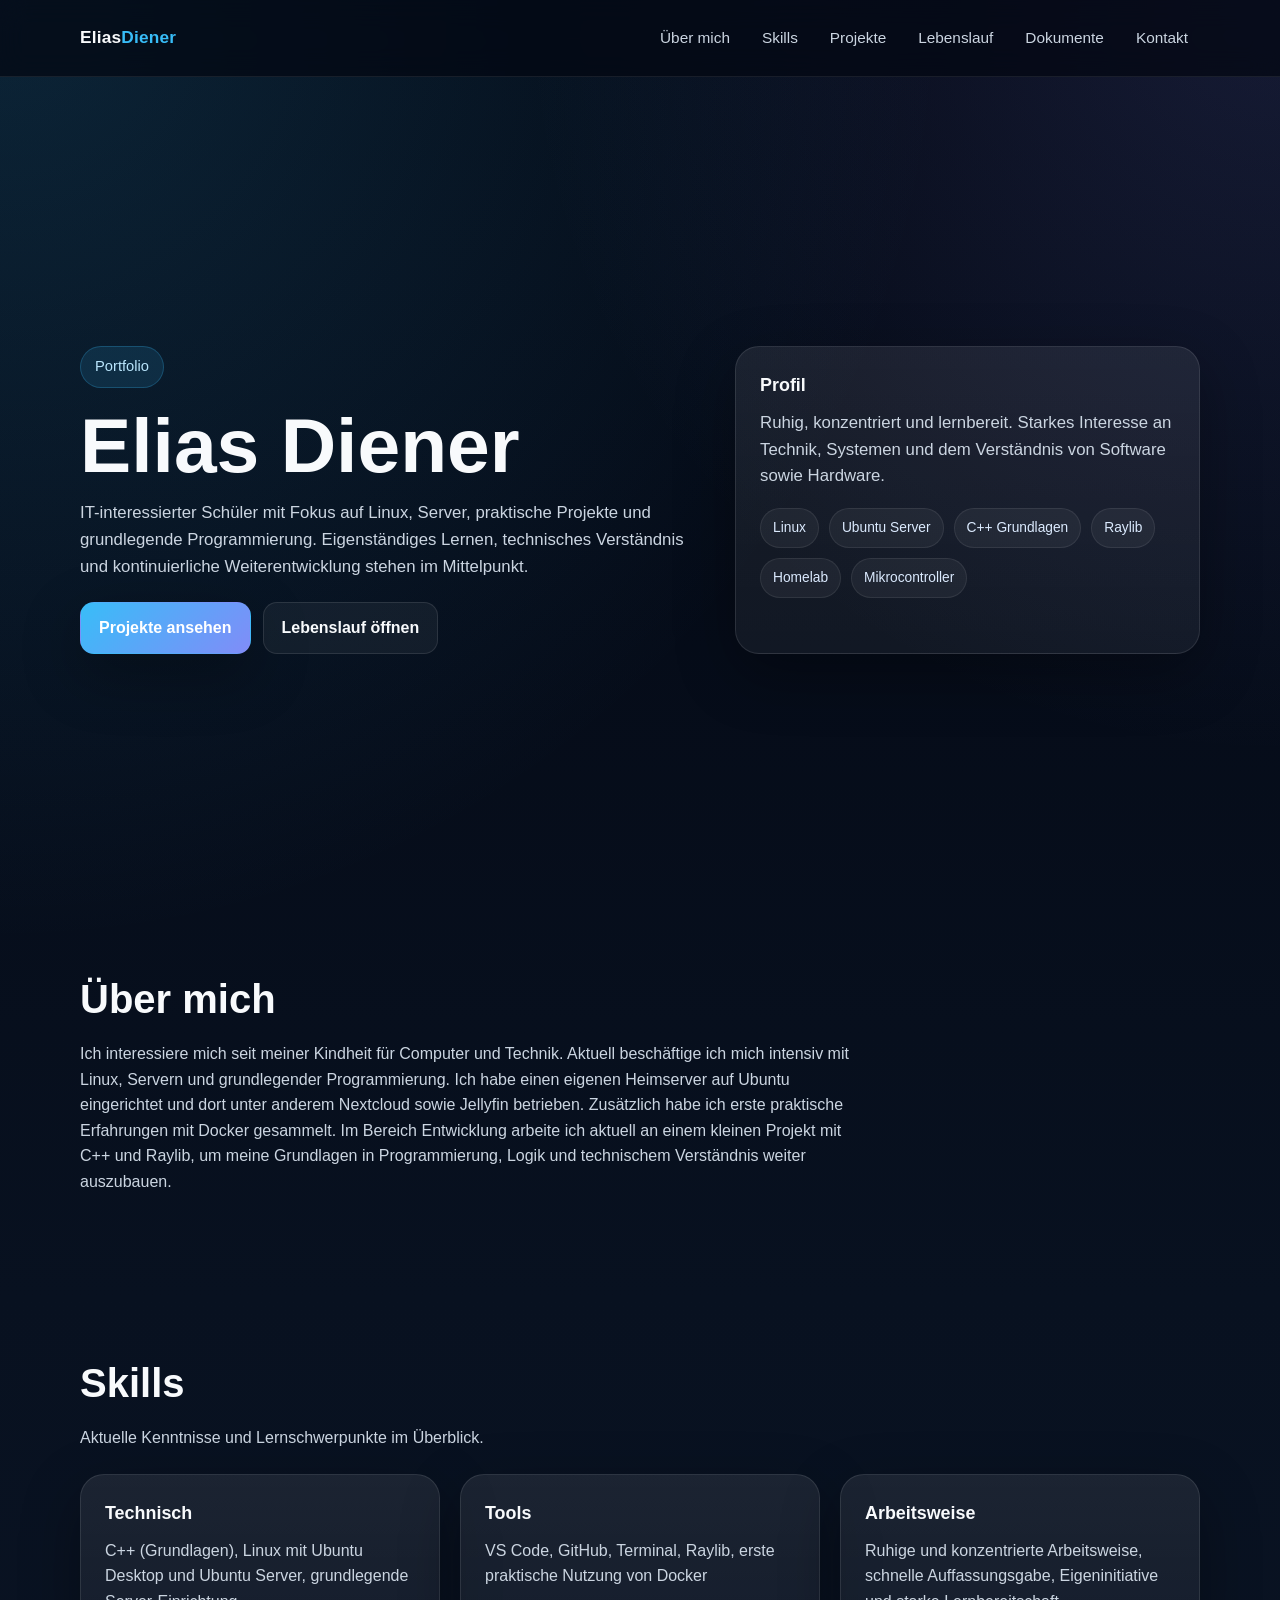
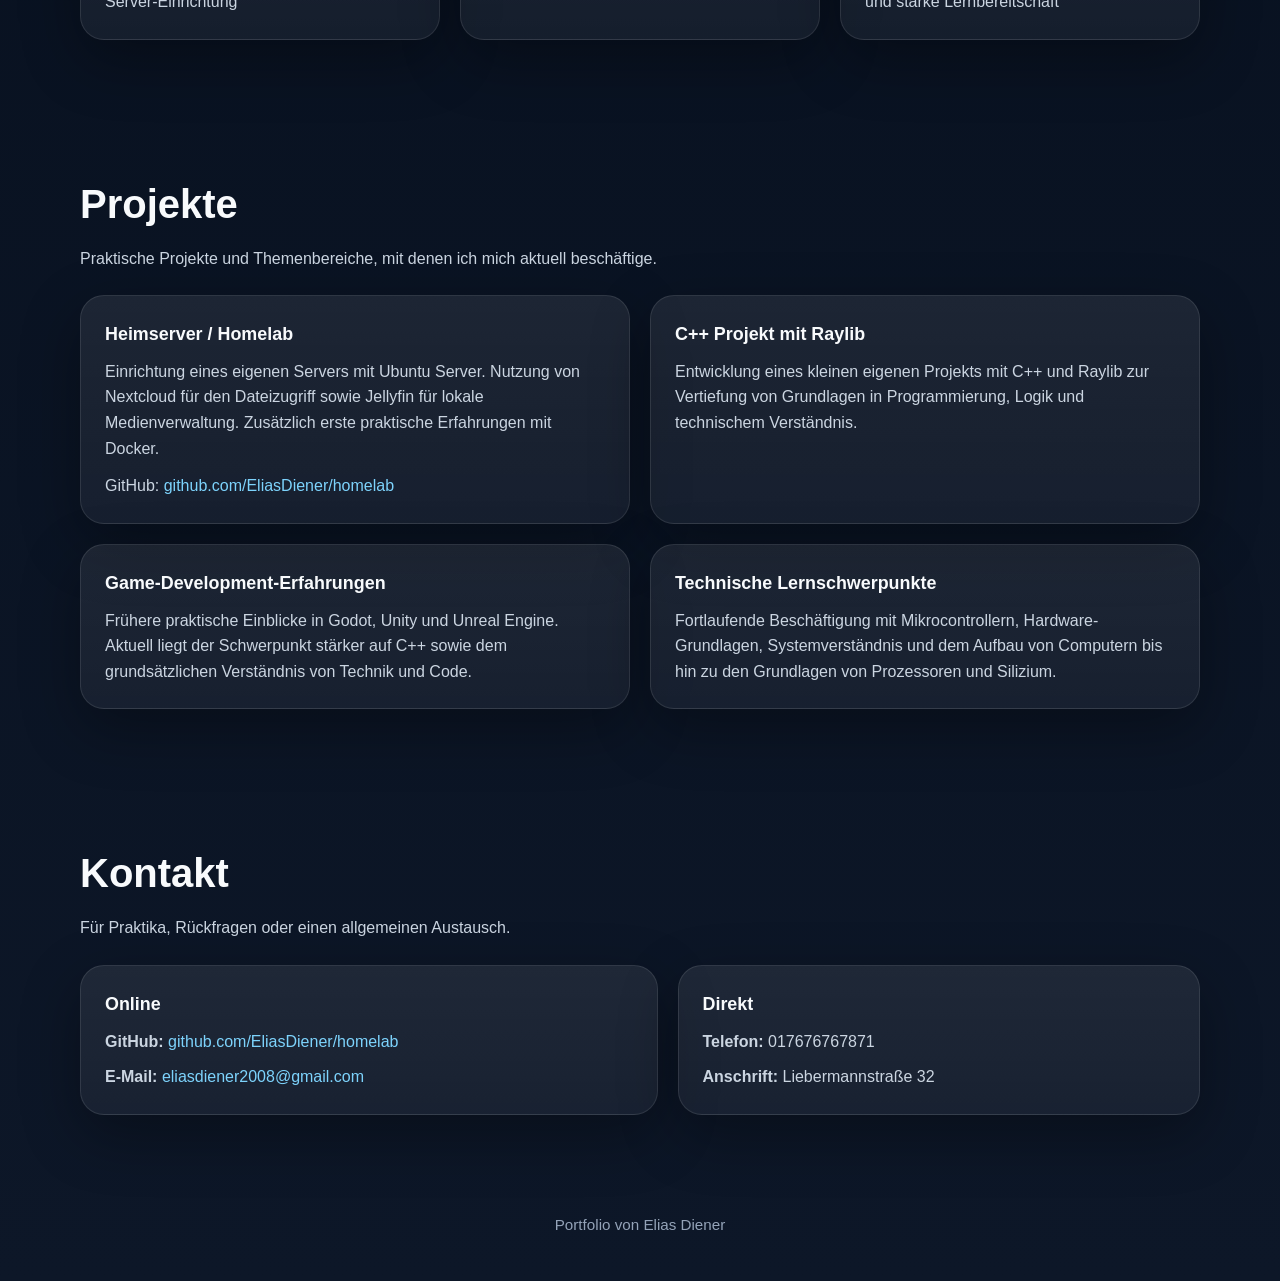
==== index.html @ 2e87ea34 "Add files via upload" ====
<!DOCTYPE html>
<html lang="de">
<head>
  <meta charset="UTF-8" />
  <meta name="viewport" content="width=device-width, initial-scale=1.0" />
  <title>Elias Diener | Portfolio</title>
  <style>
    :root{
      --bg:#081120;
      --bg-2:#0d1728;
      --card:rgba(255,255,255,.06);
      --card-border:rgba(255,255,255,.10);
      --text:#f8fafc;
      --muted:#c7d2fe;
      --soft:#cbd5e1;
      --accent:#38bdf8;
      --accent-2:#818cf8;
      --shadow:0 20px 60px rgba(0,0,0,.32);
      --radius:24px;
      --max:1120px;
    }
    *{box-sizing:border-box;margin:0;padding:0}
    html{scroll-behavior:smooth}
    body{
      font-family:Inter,Arial,sans-serif;
      color:var(--text);
      background:
        radial-gradient(circle at top left, rgba(56,189,248,.16), transparent 30%),
        radial-gradient(circle at top right, rgba(129,140,248,.15), transparent 24%),
        linear-gradient(180deg,#030712 0%,#081120 45%,#0d1728 100%);
      line-height:1.6;
    }
    a{text-decoration:none;color:inherit}
    .container{width:min(92%,var(--max));margin:0 auto}
    .nav{
      position:sticky;top:0;z-index:1000;
      background:rgba(3,7,18,.72);
      backdrop-filter:blur(14px);
      border-bottom:1px solid rgba(255,255,255,.08);
    }
    .nav-inner{
      min-height:76px;
      display:flex;align-items:center;justify-content:space-between;gap:16px;
    }
    .logo{font-size:1.08rem;font-weight:800;letter-spacing:.2px}
    .logo span{color:var(--accent)}
    .nav-links{display:flex;gap:8px;flex-wrap:wrap;justify-content:flex-end}
    .nav-links a{
      color:var(--soft);
      padding:10px 12px;
      border-radius:12px;
      transition:.2s ease;
      font-size:.96rem;
    }
    .nav-links a:hover{background:rgba(255,255,255,.06);color:var(--text)}
    .hero{
      min-height:calc(100vh - 76px);
      display:flex;align-items:center;
      padding:56px 0 34px;
    }
    .hero-grid{
      display:grid;
      grid-template-columns:1.15fr .85fr;
      gap:26px;
      align-items:stretch;
    }
    .badge{
      display:inline-block;
      padding:8px 14px;
      border-radius:999px;
      background:rgba(56,189,248,.12);
      border:1px solid rgba(56,189,248,.24);
      color:#bae6fd;
      font-size:.92rem;
      margin-bottom:18px;
    }
    h1{
      font-size:clamp(2.7rem,6vw,5rem);
      line-height:1.02;
      margin-bottom:16px;
    }
    .hero p{
      max-width:720px;
      color:var(--soft);
      font-size:1.05rem;
    }
    .btn-row{display:flex;flex-wrap:wrap;gap:12px;margin-top:22px}
    .btn{
      display:inline-flex;align-items:center;justify-content:center;
      min-height:48px;
      padding:12px 18px;
      border-radius:14px;
      font-weight:700;
      transition:.2s ease;
      border:1px solid transparent;
    }
    .btn:hover{transform:translateY(-2px)}
    .btn-primary{
      background:linear-gradient(135deg,var(--accent),var(--accent-2));
      color:#fff;box-shadow:var(--shadow);
    }
    .btn-secondary{
      background:rgba(255,255,255,.05);
      border-color:rgba(255,255,255,.10);
      color:var(--text);
    }
    section{padding:66px 0}
    .section-head{margin-bottom:24px}
    .section-title{
      font-size:clamp(1.9rem,4vw,2.5rem);
      margin-bottom:10px;
    }
    .section-text{
      color:var(--soft);
      max-width:780px;
    }
    .card{
      background:linear-gradient(180deg,rgba(255,255,255,.08),rgba(255,255,255,.05));
      border:1px solid var(--card-border);
      border-radius:var(--radius);
      padding:24px;
      box-shadow:var(--shadow);
    }
    .card h3{margin-bottom:10px;font-size:1.12rem}
    .card p{color:var(--soft)}
    .profile-card{display:grid;gap:18px;align-content:start}
    .chip-wrap{display:flex;flex-wrap:wrap;gap:10px}
    .chip{
      padding:8px 12px;border-radius:999px;
      background:rgba(255,255,255,.05);
      border:1px solid rgba(255,255,255,.08);
      color:#dbeafe;font-size:.86rem;
    }
    .grid-3{display:grid;grid-template-columns:repeat(3,1fr);gap:20px}
    .projects{display:grid;grid-template-columns:repeat(2,1fr);gap:20px}
    .contact-grid{display:grid;grid-template-columns:1.05fr .95fr;gap:20px}
    .link{
      color:#7dd3fc;
      word-break:break-word;
    }
    footer{
      text-align:center;
      color:#94a3b8;
      padding:32px 20px 44px;
      font-size:.95rem;
    }
    @media (max-width:900px){
      .nav-inner{flex-direction:column;align-items:stretch;padding:14px 0}
      .logo{text-align:center}
      .nav-links{justify-content:center}
      .nav-links a{background:rgba(255,255,255,.04)}
      .hero{min-height:auto;padding:42px 0 20px}
      .hero-grid,.grid-3,.projects,.contact-grid{grid-template-columns:1fr}
    }
    @media (max-width:560px){
      .container{width:min(94%,var(--max))}
      .nav-links{display:grid;grid-template-columns:repeat(2,minmax(0,1fr));width:100%}
      .nav-links a{text-align:center}
      h1{font-size:clamp(2.2rem,10vw,3.1rem)}
      .btn-row{flex-direction:column}
      .btn{width:100%}
      .card{padding:18px;border-radius:20px}
      section{padding:50px 0}
    }
  </style>
</head>
<body>
  <nav class="nav">
    <div class="container nav-inner">
      <div class="logo">Elias<span>Diener</span></div>
      <div class="nav-links">
        <a href="#about">Über mich</a>
        <a href="#skills">Skills</a>
        <a href="#projects">Projekte</a>
        <a href="lebenslauf.html">Lebenslauf</a>
        <a href="documents.html">Dokumente</a>
        <a href="#contact">Kontakt</a>
      </div>
    </div>
  </nav>

  <header class="hero">
    <div class="container hero-grid">
      <div>
        <div class="badge">Portfolio</div>
        <h1>Elias Diener</h1>
        <p>
          IT-interessierter Schüler mit Fokus auf Linux, Server, praktische Projekte und grundlegende Programmierung.
          Eigenständiges Lernen, technisches Verständnis und kontinuierliche Weiterentwicklung stehen im Mittelpunkt.
        </p>
        <div class="btn-row">
          <a class="btn btn-primary" href="#projects">Projekte ansehen</a>
          <a class="btn btn-secondary" href="lebenslauf.html">Lebenslauf öffnen</a>
        </div>
      </div>

      <aside class="card profile-card">
        <div>
          <h3>Profil</h3>
          <p>
            Ruhig, konzentriert und lernbereit. Starkes Interesse an Technik, Systemen und dem Verständnis
            von Software sowie Hardware.
          </p>
        </div>
        <div class="chip-wrap">
          <span class="chip">Linux</span>
          <span class="chip">Ubuntu Server</span>
          <span class="chip">C++ Grundlagen</span>
          <span class="chip">Raylib</span>
          <span class="chip">Homelab</span>
          <span class="chip">Mikrocontroller</span>
        </div>
      </aside>
    </div>
  </header>

  <section id="about">
    <div class="container">
      <div class="section-head">
        <h2 class="section-title">Über mich</h2>
        <p class="section-text">
          Ich interessiere mich seit meiner Kindheit für Computer und Technik. Aktuell beschäftige ich mich intensiv
          mit Linux, Servern und grundlegender Programmierung. Ich habe einen eigenen Heimserver auf Ubuntu eingerichtet
          und dort unter anderem Nextcloud sowie Jellyfin betrieben. Zusätzlich habe ich erste praktische Erfahrungen mit
          Docker gesammelt. Im Bereich Entwicklung arbeite ich aktuell an einem kleinen Projekt mit C++ und Raylib, um
          meine Grundlagen in Programmierung, Logik und technischem Verständnis weiter auszubauen.
        </p>
      </div>
    </div>
  </section>

  <section id="skills">
    <div class="container">
      <div class="section-head">
        <h2 class="section-title">Skills</h2>
        <p class="section-text">Aktuelle Kenntnisse und Lernschwerpunkte im Überblick.</p>
      </div>
      <div class="grid-3">
        <article class="card">
          <h3>Technisch</h3>
          <p>C++ (Grundlagen), Linux mit Ubuntu Desktop und Ubuntu Server, grundlegende Server-Einrichtung</p>
        </article>
        <article class="card">
          <h3>Tools</h3>
          <p>VS Code, GitHub, Terminal, Raylib, erste praktische Nutzung von Docker</p>
        </article>
        <article class="card">
          <h3>Arbeitsweise</h3>
          <p>Ruhige und konzentrierte Arbeitsweise, schnelle Auffassungsgabe, Eigeninitiative und starke Lernbereitschaft</p>
        </article>
      </div>
    </div>
  </section>

  <section id="projects">
    <div class="container">
      <div class="section-head">
        <h2 class="section-title">Projekte</h2>
        <p class="section-text">Praktische Projekte und Themenbereiche, mit denen ich mich aktuell beschäftige.</p>
      </div>
      <div class="projects">
        <article class="card">
          <h3>Heimserver / Homelab</h3>
          <p>
            Einrichtung eines eigenen Servers mit Ubuntu Server. Nutzung von Nextcloud für den Dateizugriff
            sowie Jellyfin für lokale Medienverwaltung. Zusätzlich erste praktische Erfahrungen mit Docker.
          </p>
          <p style="margin-top:12px">
            GitHub:
            <a class="link" href="https://github.com/EliasDiener/homelab" target="_blank">github.com/EliasDiener/homelab</a>
          </p>
        </article>

        <article class="card">
          <h3>C++ Projekt mit Raylib</h3>
          <p>
            Entwicklung eines kleinen eigenen Projekts mit C++ und Raylib zur Vertiefung von Grundlagen
            in Programmierung, Logik und technischem Verständnis.
          </p>
        </article>

        <article class="card">
          <h3>Game-Development-Erfahrungen</h3>
          <p>
            Frühere praktische Einblicke in Godot, Unity und Unreal Engine. Aktuell liegt der Schwerpunkt stärker
            auf C++ sowie dem grundsätzlichen Verständnis von Technik und Code.
          </p>
        </article>

        <article class="card">
          <h3>Technische Lernschwerpunkte</h3>
          <p>
            Fortlaufende Beschäftigung mit Mikrocontrollern, Hardware-Grundlagen, Systemverständnis und dem Aufbau
            von Computern bis hin zu den Grundlagen von Prozessoren und Silizium.
          </p>
        </article>
      </div>
    </div>
  </section>

  <section id="contact">
    <div class="container">
      <div class="section-head">
        <h2 class="section-title">Kontakt</h2>
        <p class="section-text">Für Praktika, Rückfragen oder einen allgemeinen Austausch.</p>
      </div>
      <div class="contact-grid">
        <article class="card">
          <h3>Online</h3>
          <p><strong>GitHub:</strong> <a class="link" href="https://github.com/EliasDiener/homelab" target="_blank">github.com/EliasDiener/homelab</a></p>
          <p style="margin-top:10px"><strong>E-Mail:</strong> <a class="link" href="mailto:eliasdiener2008@gmail.com">eliasdiener2008@gmail.com</a></p>
        </article>

        <article class="card">
          <h3>Direkt</h3>
          <p><strong>Telefon:</strong> 017676767871</p>
          <p style="margin-top:10px"><strong>Anschrift:</strong> Liebermannstraße 32</p>
        </article>
      </div>
    </div>
  </section>

  <footer>
    Portfolio von Elias Diener
  </footer>
</body>
</html>
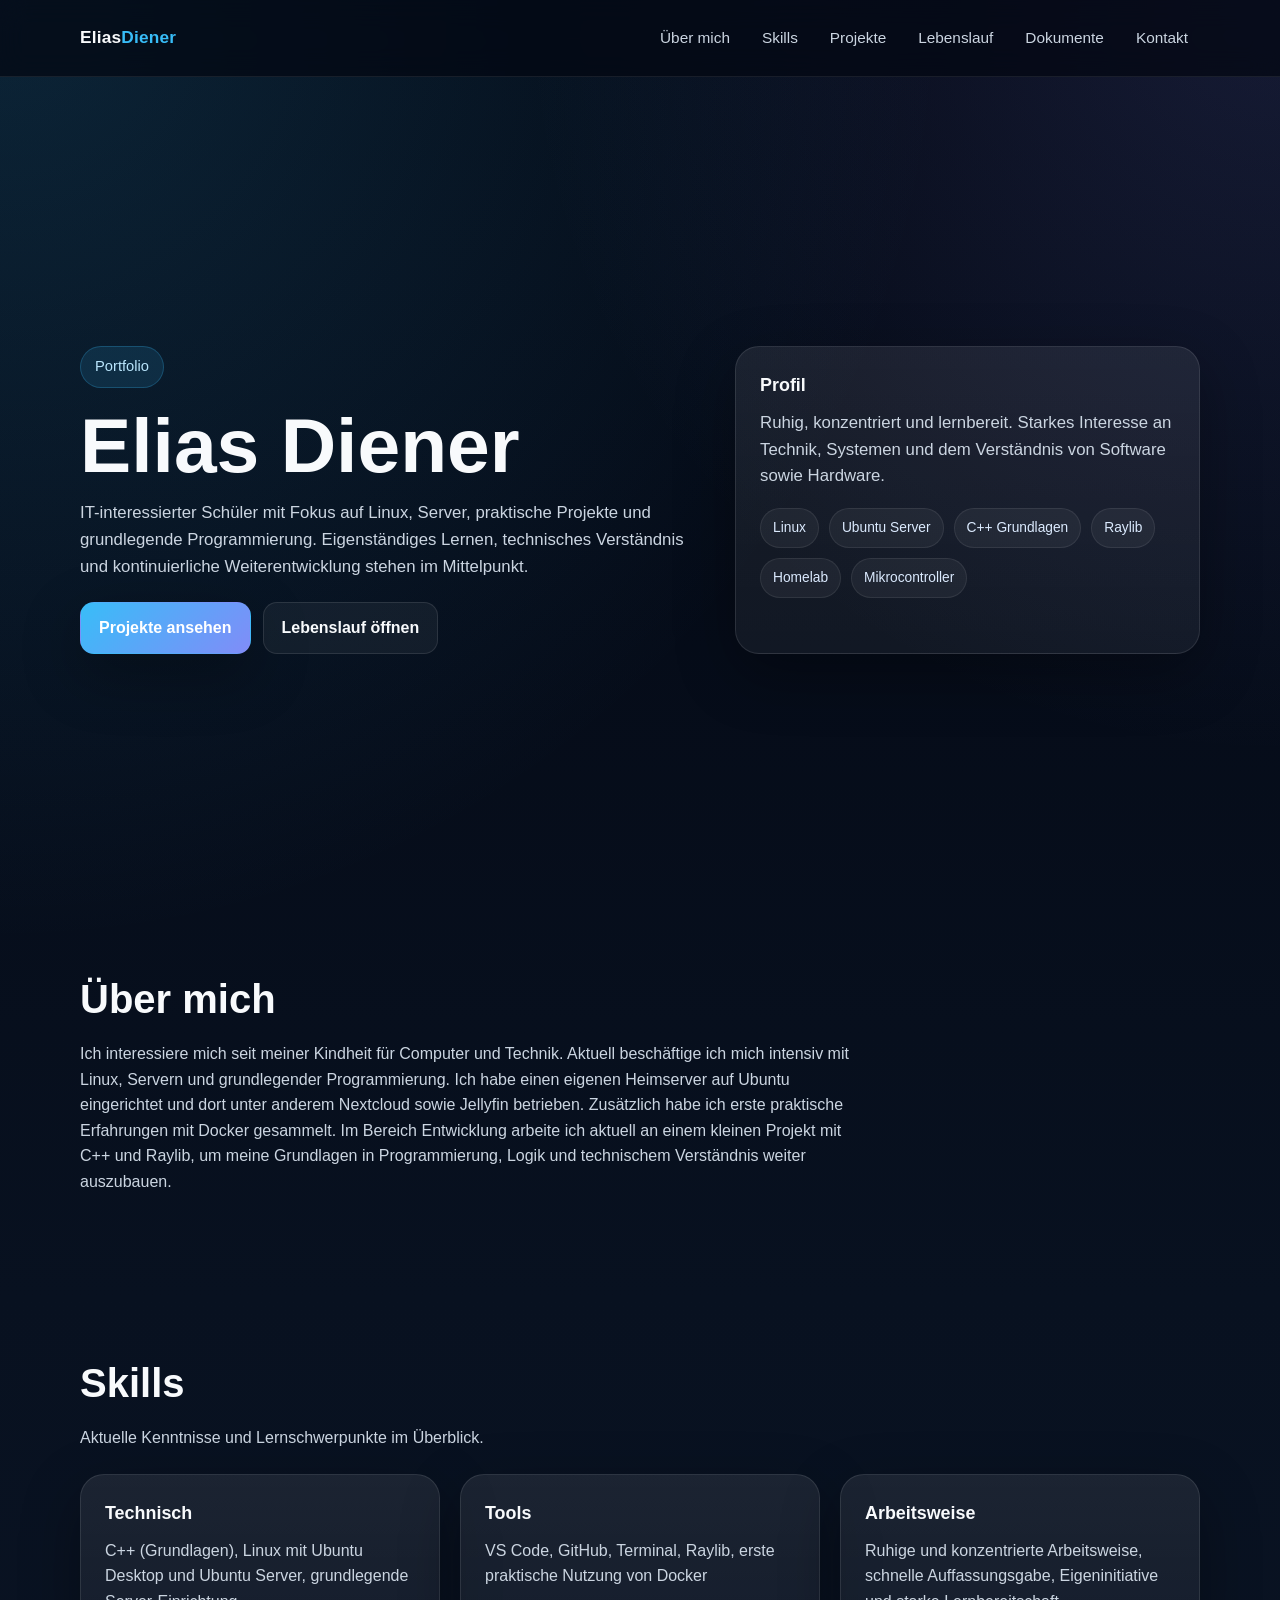
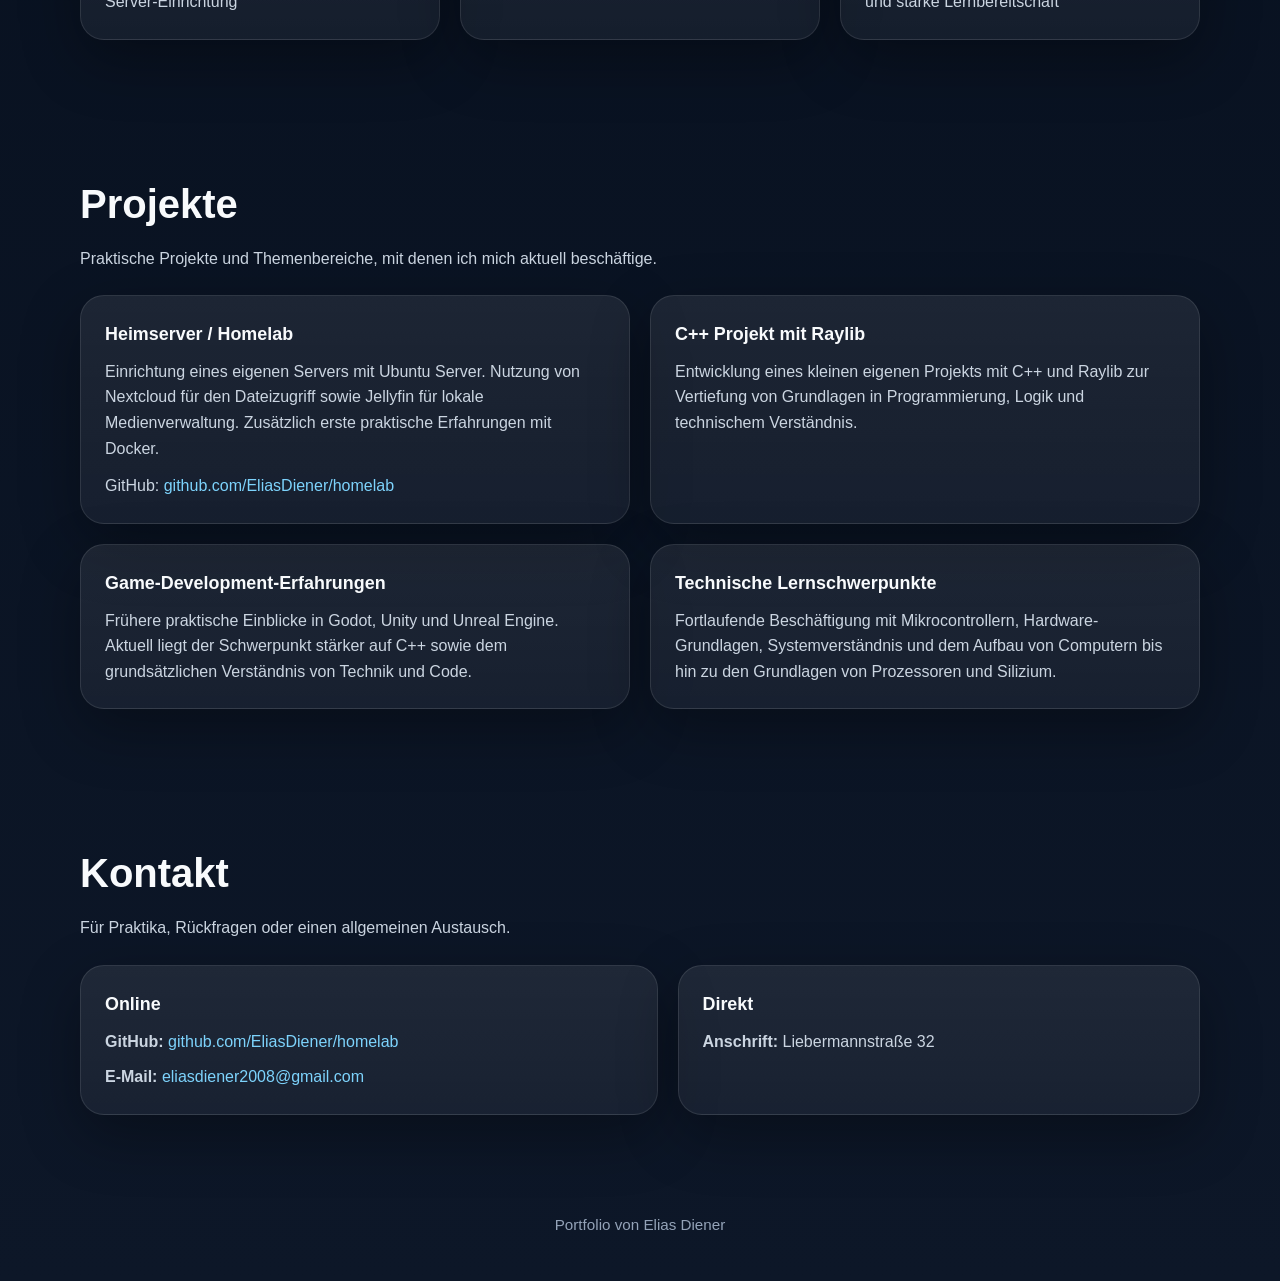
==== commit 40fc685d: "Update index.html removed my number seemed kinda dumb to just have in there and also fixed a link i " ====
--- a/index.html
+++ b/index.html
@@ -307,13 +307,12 @@
       <div class="contact-grid">
         <article class="card">
           <h3>Online</h3>
-          <p><strong>GitHub:</strong> <a class="link" href="https://github.com/EliasDiener/homelab" target="_blank">github.com/EliasDiener/homelab</a></p>
+          <p><strong>GitHub:</strong> <a class="link" href="https://github.com/EliasDiener" target="_blank">github.com/EliasDiener/homelab</a></p>
           <p style="margin-top:10px"><strong>E-Mail:</strong> <a class="link" href="mailto:eliasdiener2008@gmail.com">eliasdiener2008@gmail.com</a></p>
         </article>
 
         <article class="card">
           <h3>Direkt</h3>
-          <p><strong>Telefon:</strong> 017676767871</p>
           <p style="margin-top:10px"><strong>Anschrift:</strong> Liebermannstraße 32</p>
         </article>
       </div>
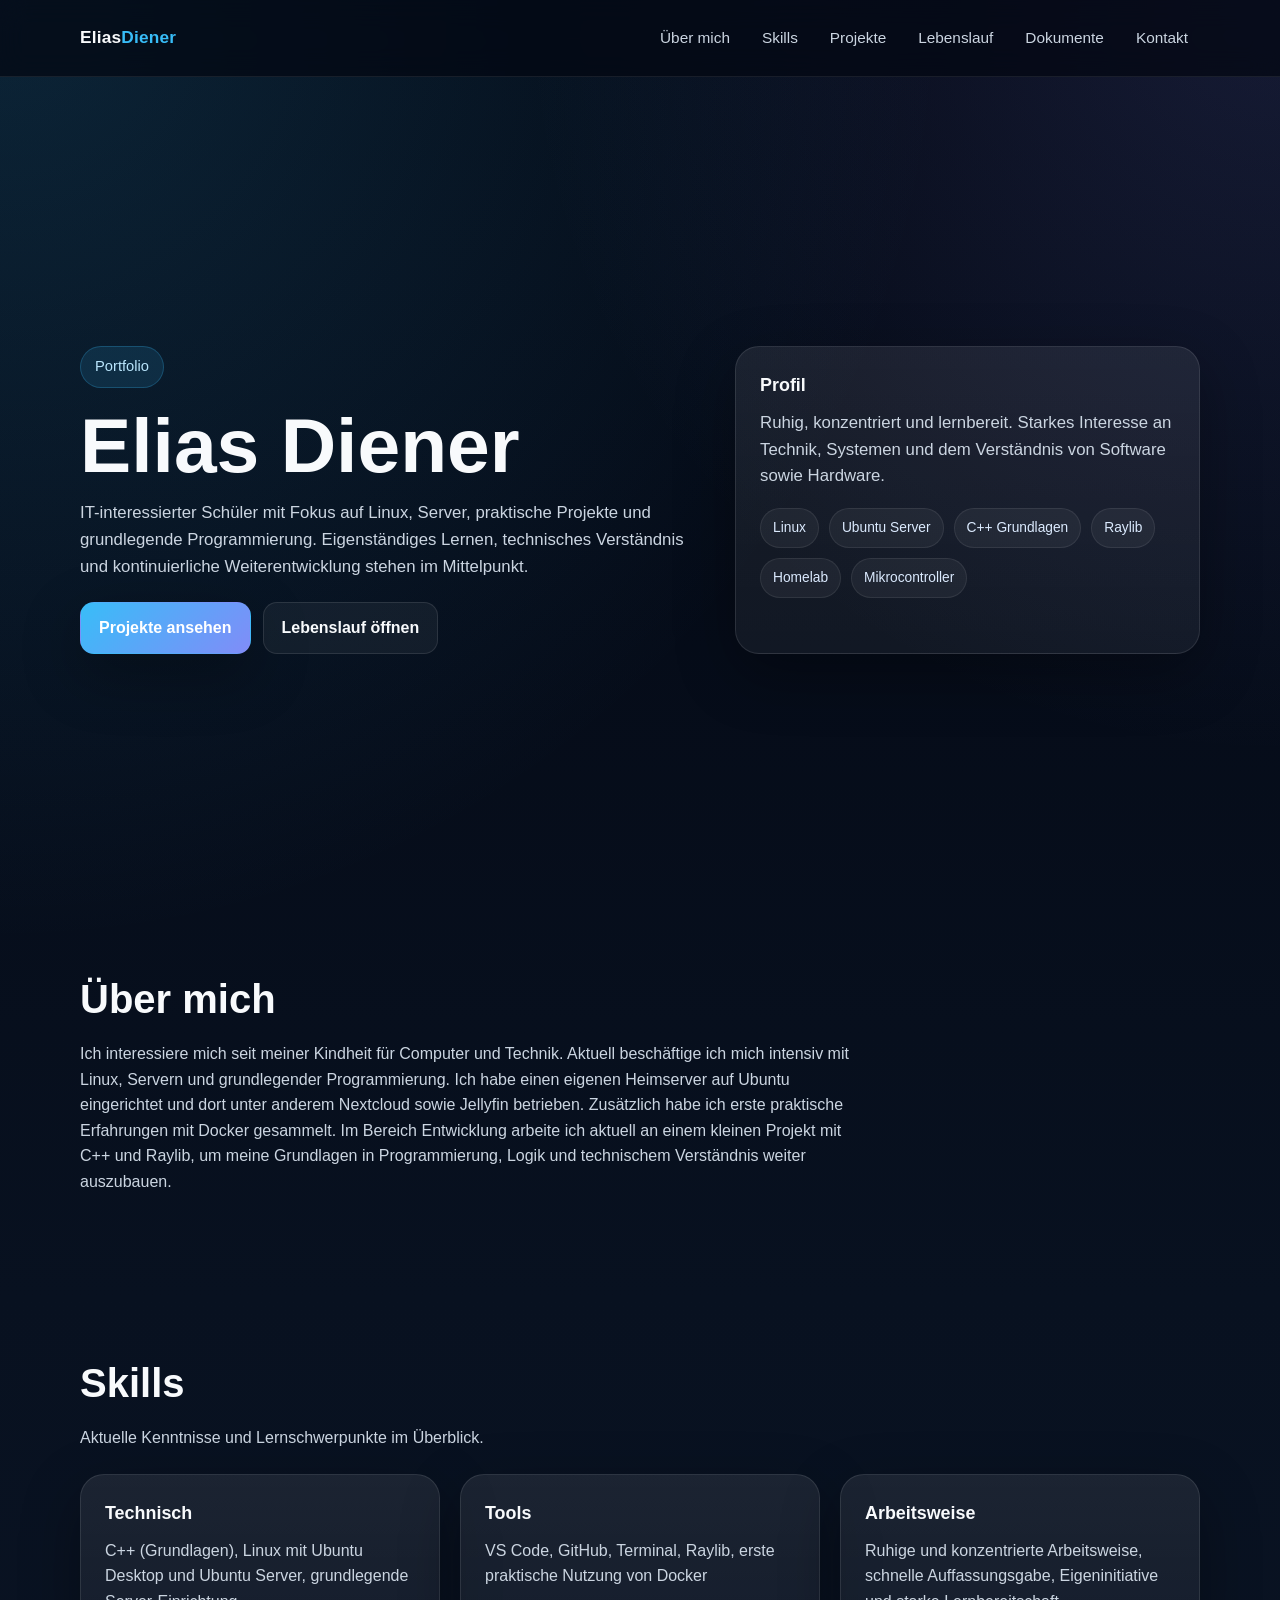
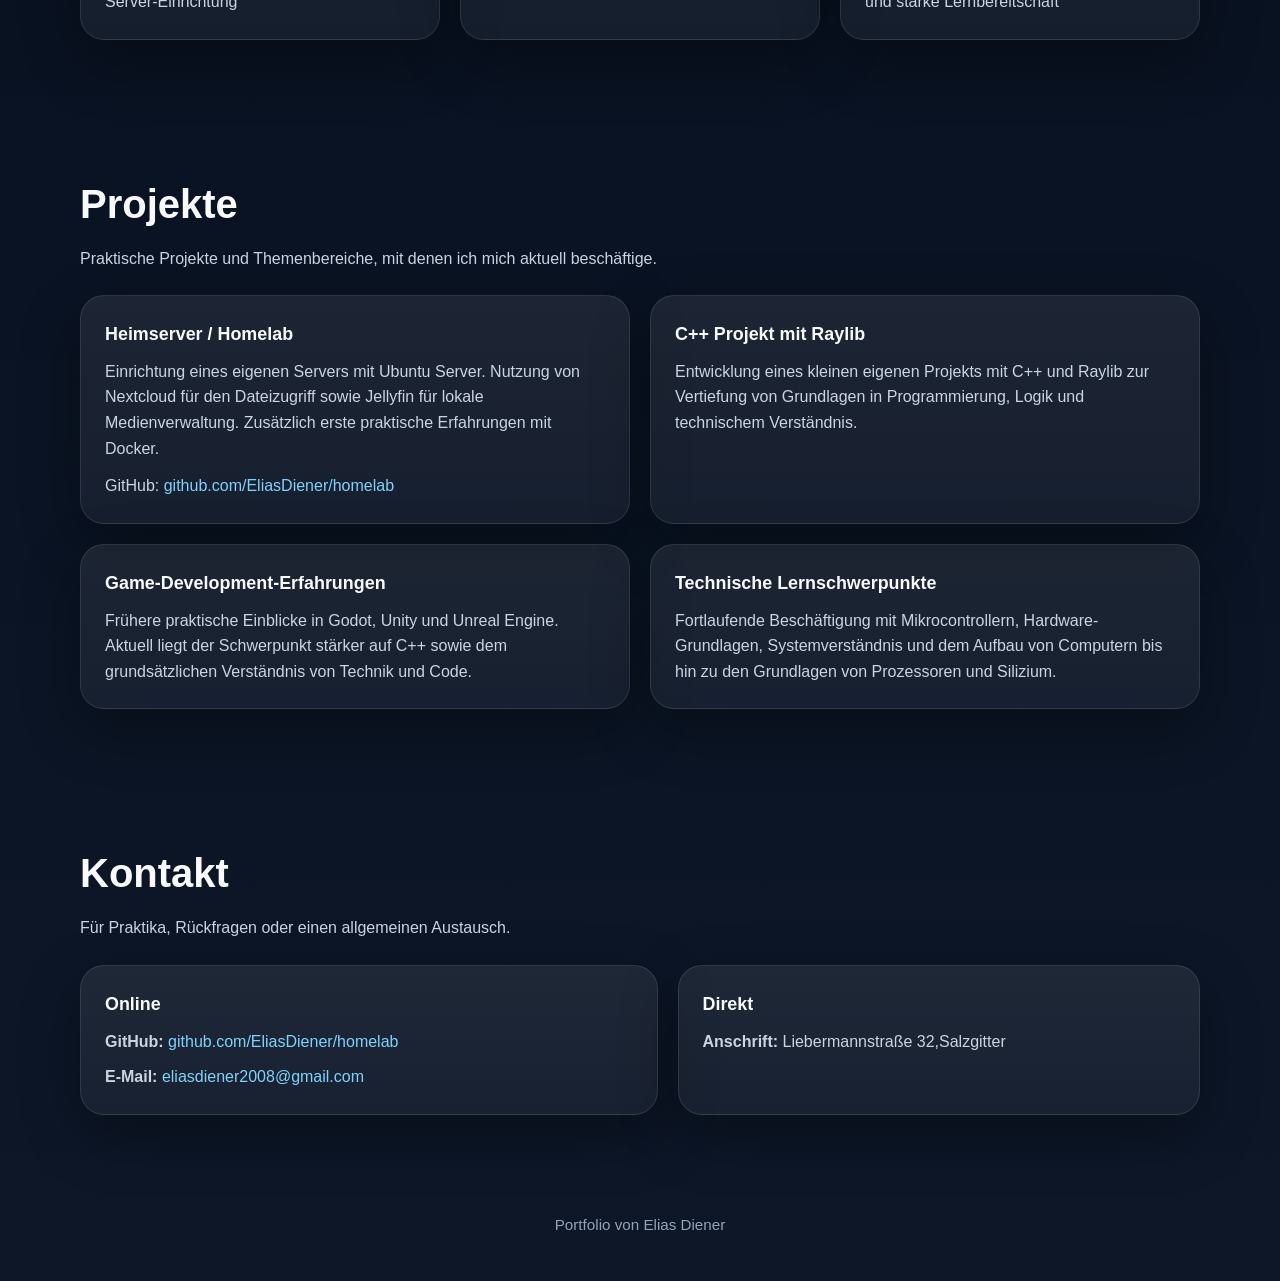
==== commit 2526ee04: "Update index.html" ====
--- a/index.html
+++ b/index.html
@@ -313,7 +313,7 @@
 
         <article class="card">
           <h3>Direkt</h3>
-          <p style="margin-top:10px"><strong>Anschrift:</strong> Liebermannstraße 32</p>
+          <p style="margin-top:10px"><strong>Anschrift:</strong> Liebermannstraße 32,Salzgitter</p>
         </article>
       </div>
     </div>
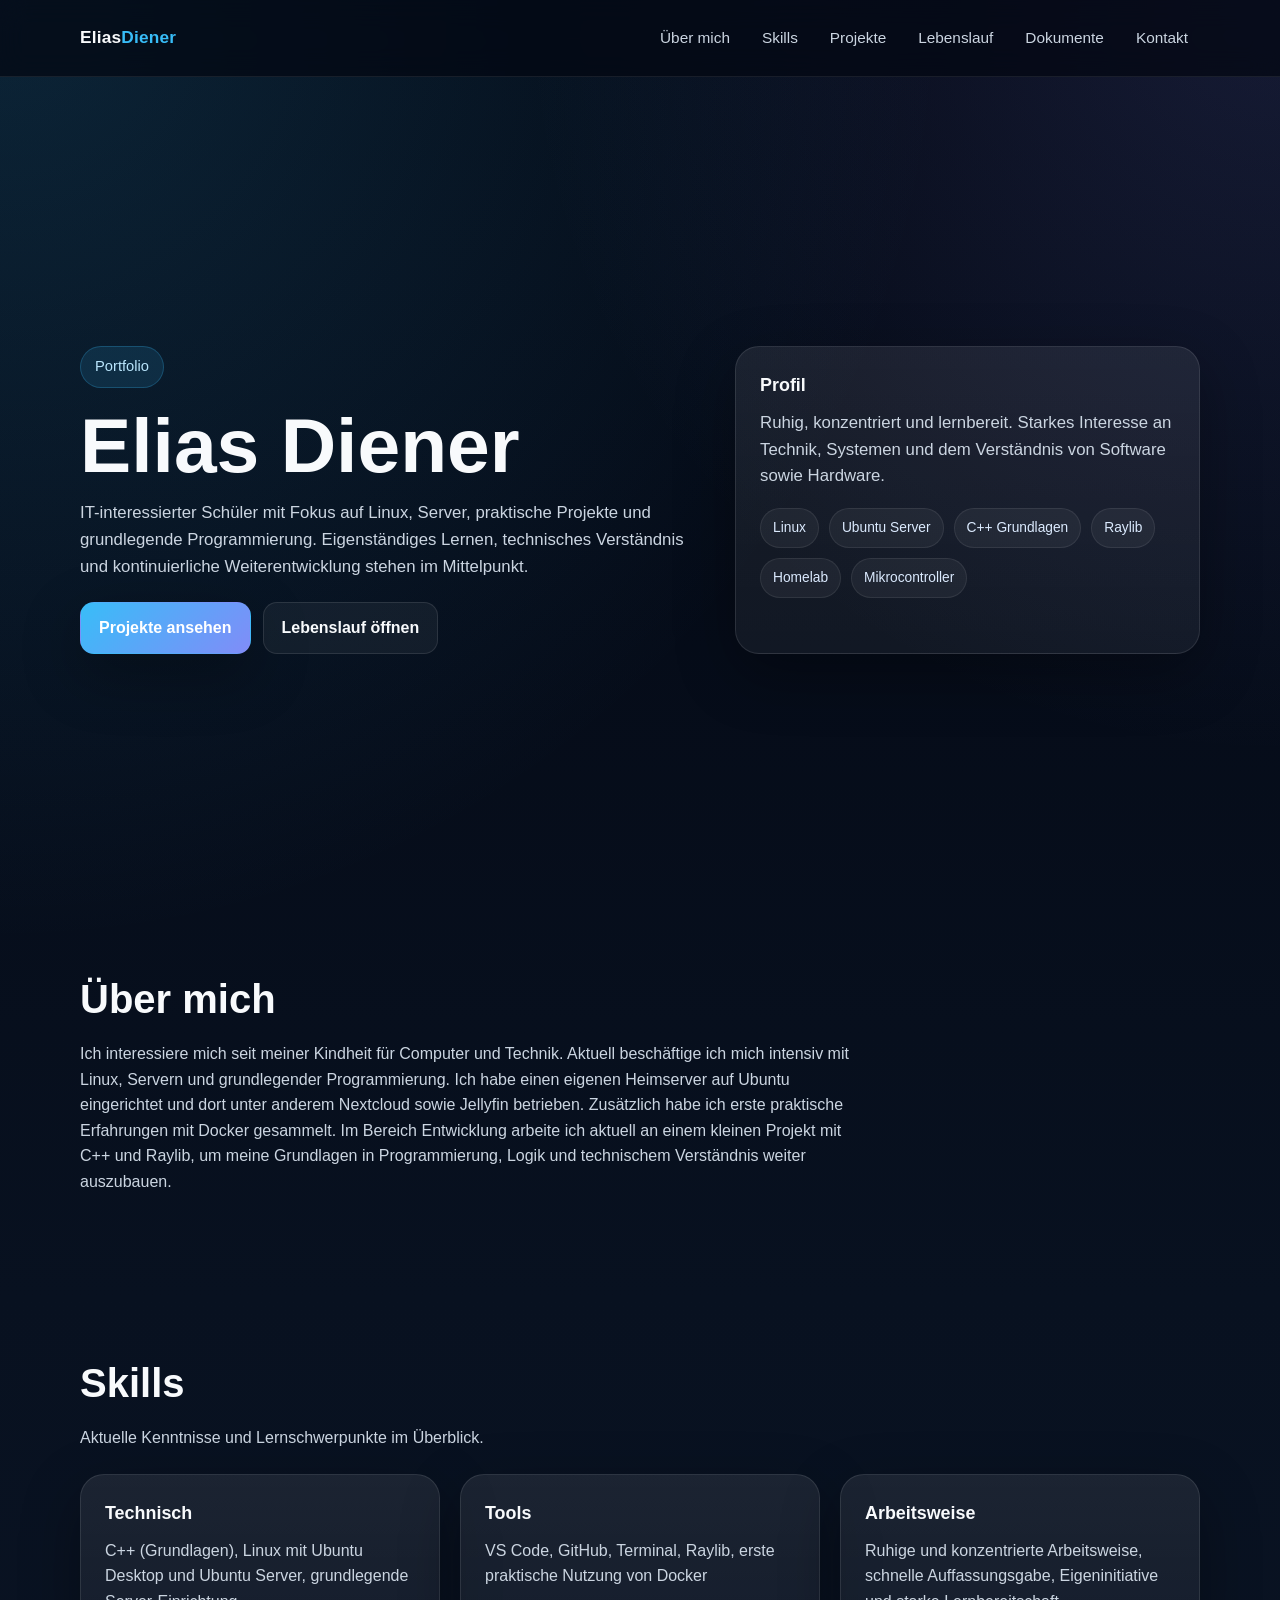
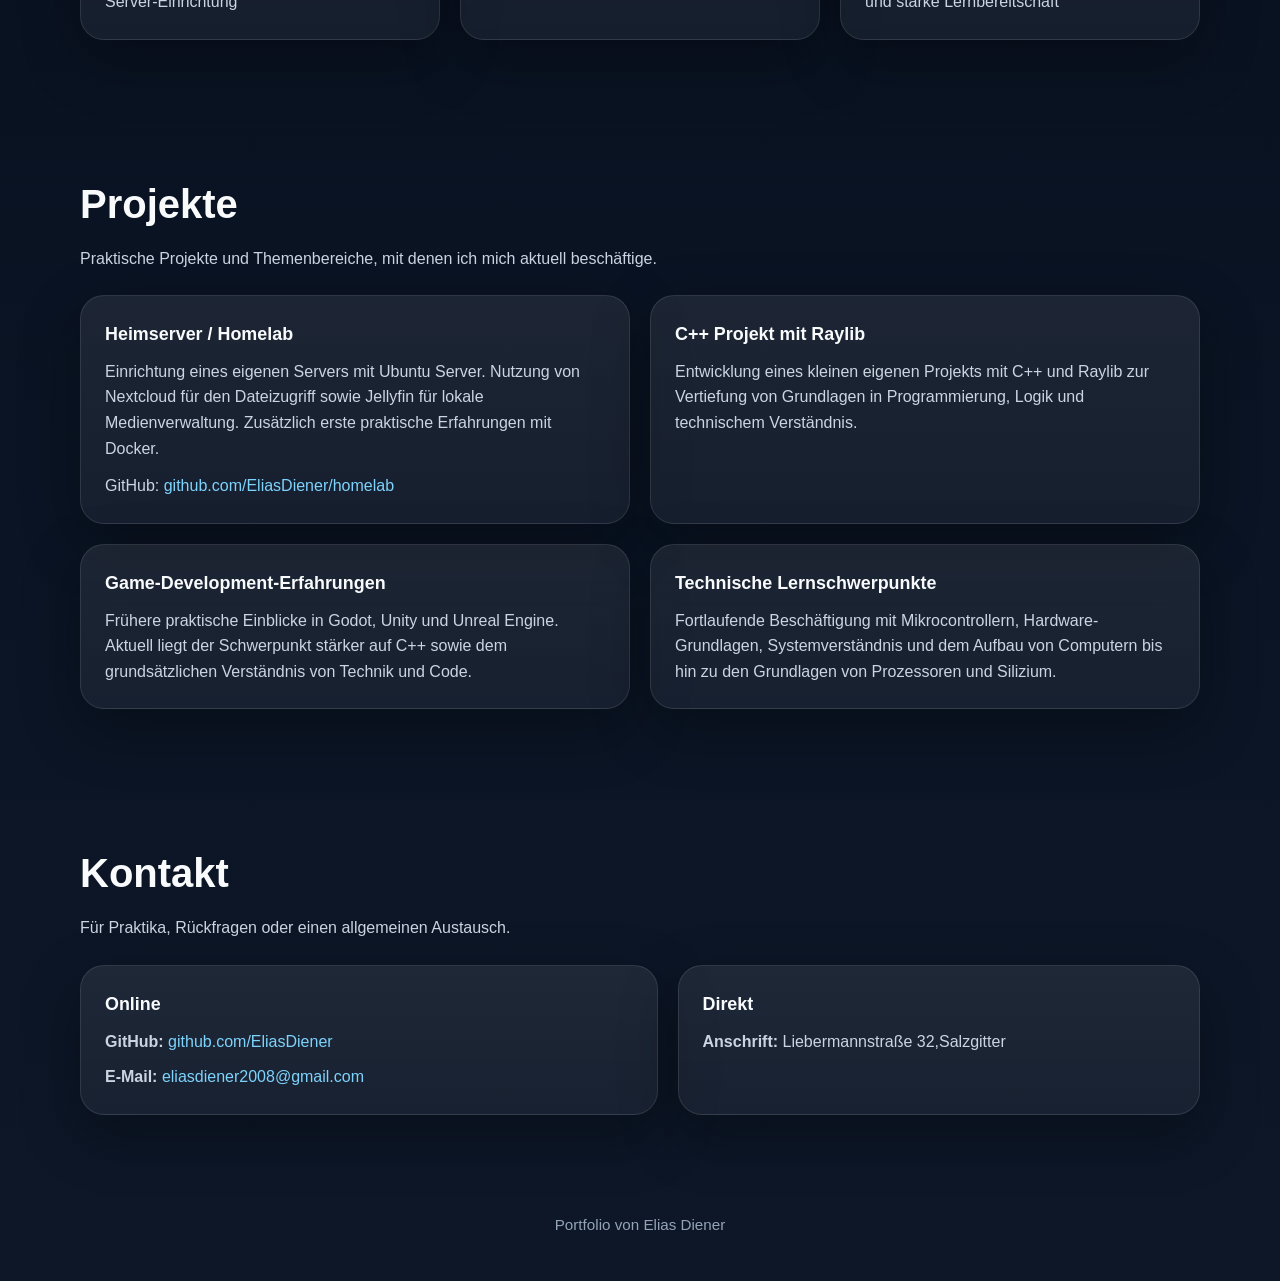
==== commit 0c966ea5: "Update index.html" ====
--- a/index.html
+++ b/index.html
@@ -307,7 +307,7 @@
       <div class="contact-grid">
         <article class="card">
           <h3>Online</h3>
-          <p><strong>GitHub:</strong> <a class="link" href="https://github.com/EliasDiener" target="_blank">github.com/EliasDiener/homelab</a></p>
+          <p><strong>GitHub:</strong> <a class="link" href="https://github.com/EliasDiener" target="_blank">github.com/EliasDiener</a></p>
           <p style="margin-top:10px"><strong>E-Mail:</strong> <a class="link" href="mailto:eliasdiener2008@gmail.com">eliasdiener2008@gmail.com</a></p>
         </article>
 
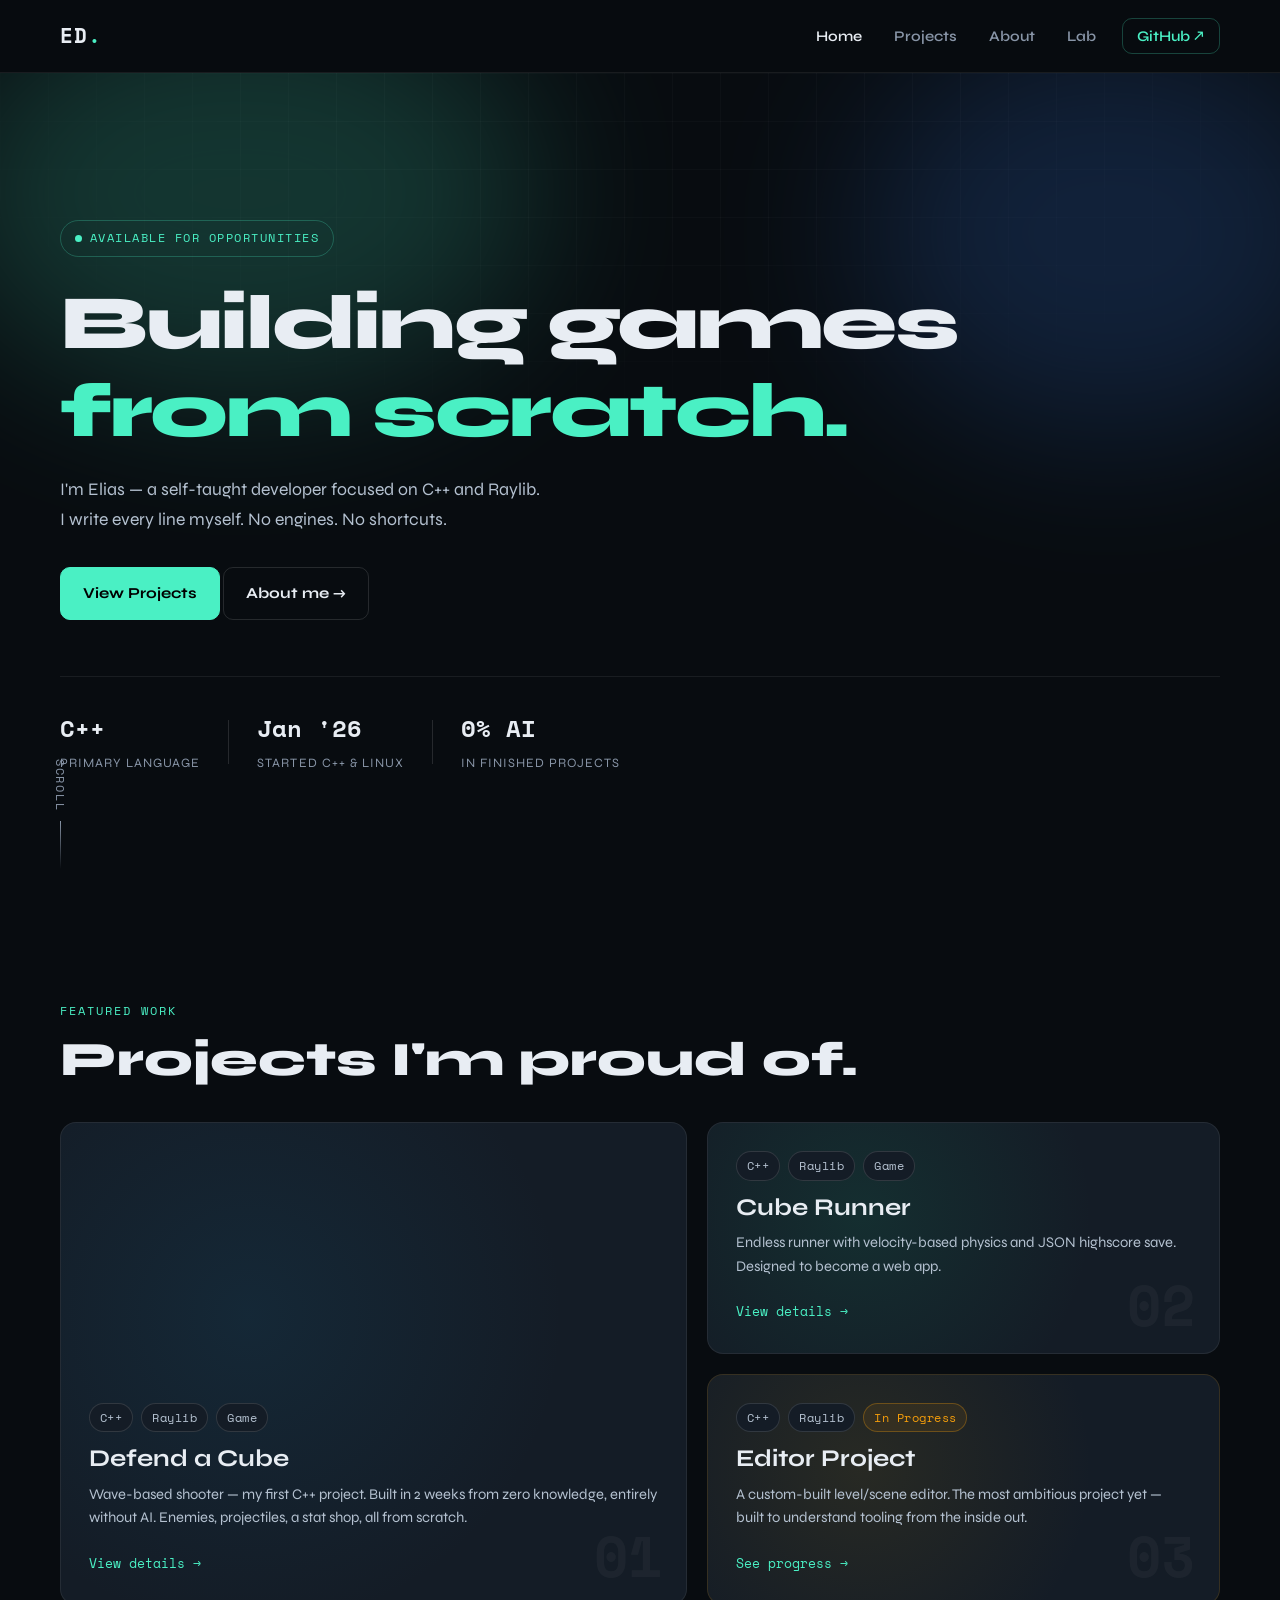
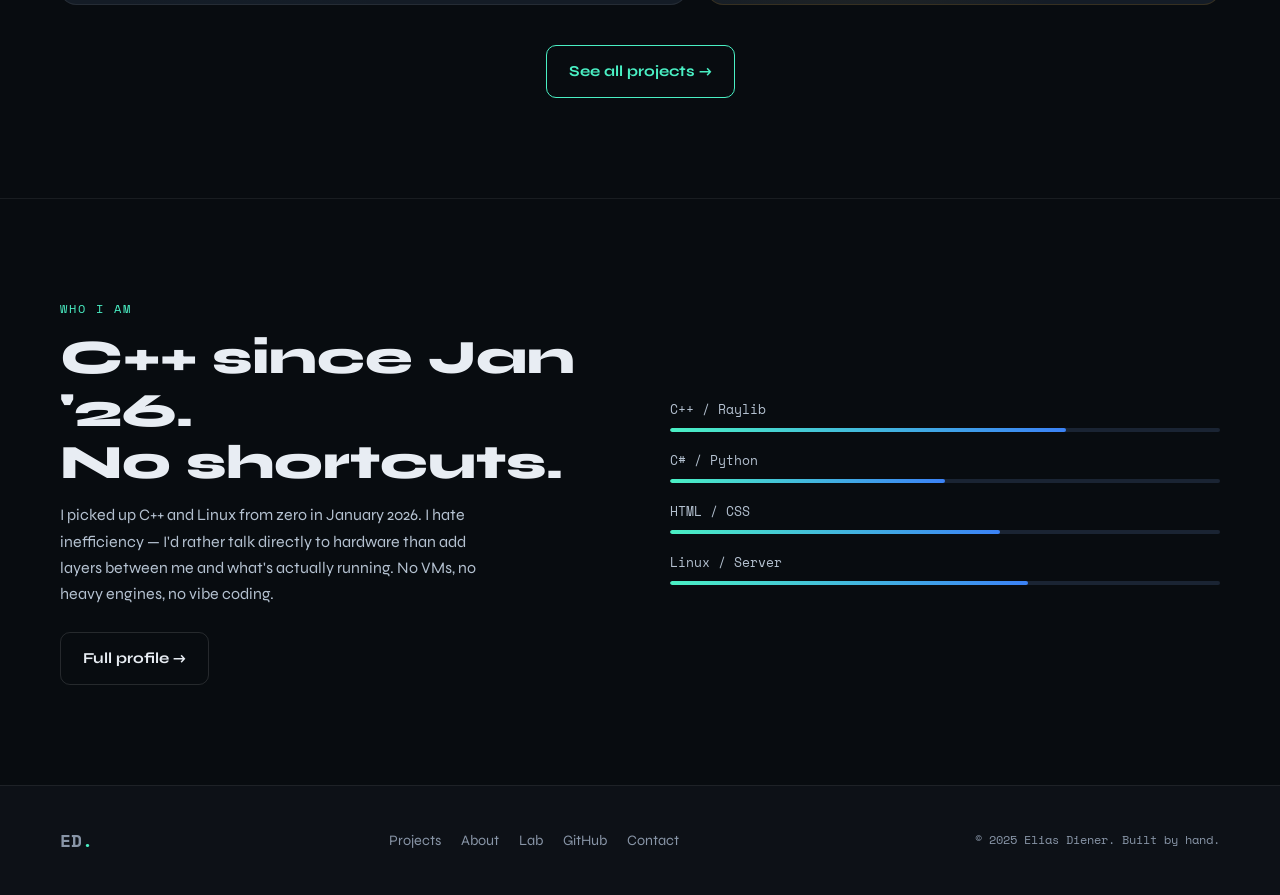
==== commit 21a4e475: "Add files via upload actual new website" ====
--- a/index.html
+++ b/index.html
@@ -1,326 +1,202 @@
 <!DOCTYPE html>
-<html lang="de">
+<html lang="en">
 <head>
   <meta charset="UTF-8" />
   <meta name="viewport" content="width=device-width, initial-scale=1.0" />
-  <title>Elias Diener | Portfolio</title>
-  <style>
-    :root{
-      --bg:#081120;
-      --bg-2:#0d1728;
-      --card:rgba(255,255,255,.06);
-      --card-border:rgba(255,255,255,.10);
-      --text:#f8fafc;
-      --muted:#c7d2fe;
-      --soft:#cbd5e1;
-      --accent:#38bdf8;
-      --accent-2:#818cf8;
-      --shadow:0 20px 60px rgba(0,0,0,.32);
-      --radius:24px;
-      --max:1120px;
-    }
-    *{box-sizing:border-box;margin:0;padding:0}
-    html{scroll-behavior:smooth}
-    body{
-      font-family:Inter,Arial,sans-serif;
-      color:var(--text);
-      background:
-        radial-gradient(circle at top left, rgba(56,189,248,.16), transparent 30%),
-        radial-gradient(circle at top right, rgba(129,140,248,.15), transparent 24%),
-        linear-gradient(180deg,#030712 0%,#081120 45%,#0d1728 100%);
-      line-height:1.6;
-    }
-    a{text-decoration:none;color:inherit}
-    .container{width:min(92%,var(--max));margin:0 auto}
-    .nav{
-      position:sticky;top:0;z-index:1000;
-      background:rgba(3,7,18,.72);
-      backdrop-filter:blur(14px);
-      border-bottom:1px solid rgba(255,255,255,.08);
-    }
-    .nav-inner{
-      min-height:76px;
-      display:flex;align-items:center;justify-content:space-between;gap:16px;
-    }
-    .logo{font-size:1.08rem;font-weight:800;letter-spacing:.2px}
-    .logo span{color:var(--accent)}
-    .nav-links{display:flex;gap:8px;flex-wrap:wrap;justify-content:flex-end}
-    .nav-links a{
-      color:var(--soft);
-      padding:10px 12px;
-      border-radius:12px;
-      transition:.2s ease;
-      font-size:.96rem;
-    }
-    .nav-links a:hover{background:rgba(255,255,255,.06);color:var(--text)}
-    .hero{
-      min-height:calc(100vh - 76px);
-      display:flex;align-items:center;
-      padding:56px 0 34px;
-    }
-    .hero-grid{
-      display:grid;
-      grid-template-columns:1.15fr .85fr;
-      gap:26px;
-      align-items:stretch;
-    }
-    .badge{
-      display:inline-block;
-      padding:8px 14px;
-      border-radius:999px;
-      background:rgba(56,189,248,.12);
-      border:1px solid rgba(56,189,248,.24);
-      color:#bae6fd;
-      font-size:.92rem;
-      margin-bottom:18px;
-    }
-    h1{
-      font-size:clamp(2.7rem,6vw,5rem);
-      line-height:1.02;
-      margin-bottom:16px;
-    }
-    .hero p{
-      max-width:720px;
-      color:var(--soft);
-      font-size:1.05rem;
-    }
-    .btn-row{display:flex;flex-wrap:wrap;gap:12px;margin-top:22px}
-    .btn{
-      display:inline-flex;align-items:center;justify-content:center;
-      min-height:48px;
-      padding:12px 18px;
-      border-radius:14px;
-      font-weight:700;
-      transition:.2s ease;
-      border:1px solid transparent;
-    }
-    .btn:hover{transform:translateY(-2px)}
-    .btn-primary{
-      background:linear-gradient(135deg,var(--accent),var(--accent-2));
-      color:#fff;box-shadow:var(--shadow);
-    }
-    .btn-secondary{
-      background:rgba(255,255,255,.05);
-      border-color:rgba(255,255,255,.10);
-      color:var(--text);
-    }
-    section{padding:66px 0}
-    .section-head{margin-bottom:24px}
-    .section-title{
-      font-size:clamp(1.9rem,4vw,2.5rem);
-      margin-bottom:10px;
-    }
-    .section-text{
-      color:var(--soft);
-      max-width:780px;
-    }
-    .card{
-      background:linear-gradient(180deg,rgba(255,255,255,.08),rgba(255,255,255,.05));
-      border:1px solid var(--card-border);
-      border-radius:var(--radius);
-      padding:24px;
-      box-shadow:var(--shadow);
-    }
-    .card h3{margin-bottom:10px;font-size:1.12rem}
-    .card p{color:var(--soft)}
-    .profile-card{display:grid;gap:18px;align-content:start}
-    .chip-wrap{display:flex;flex-wrap:wrap;gap:10px}
-    .chip{
-      padding:8px 12px;border-radius:999px;
-      background:rgba(255,255,255,.05);
-      border:1px solid rgba(255,255,255,.08);
-      color:#dbeafe;font-size:.86rem;
-    }
-    .grid-3{display:grid;grid-template-columns:repeat(3,1fr);gap:20px}
-    .projects{display:grid;grid-template-columns:repeat(2,1fr);gap:20px}
-    .contact-grid{display:grid;grid-template-columns:1.05fr .95fr;gap:20px}
-    .link{
-      color:#7dd3fc;
-      word-break:break-word;
-    }
-    footer{
-      text-align:center;
-      color:#94a3b8;
-      padding:32px 20px 44px;
-      font-size:.95rem;
-    }
-    @media (max-width:900px){
-      .nav-inner{flex-direction:column;align-items:stretch;padding:14px 0}
-      .logo{text-align:center}
-      .nav-links{justify-content:center}
-      .nav-links a{background:rgba(255,255,255,.04)}
-      .hero{min-height:auto;padding:42px 0 20px}
-      .hero-grid,.grid-3,.projects,.contact-grid{grid-template-columns:1fr}
-    }
-    @media (max-width:560px){
-      .container{width:min(94%,var(--max))}
-      .nav-links{display:grid;grid-template-columns:repeat(2,minmax(0,1fr));width:100%}
-      .nav-links a{text-align:center}
-      h1{font-size:clamp(2.2rem,10vw,3.1rem)}
-      .btn-row{flex-direction:column}
-      .btn{width:100%}
-      .card{padding:18px;border-radius:20px}
-      section{padding:50px 0}
-    }
-  </style>
+  <title>Elias Diener — Game Developer</title>
+  <link rel="preconnect" href="https://fonts.googleapis.com">
+  <link href="https://fonts.googleapis.com/css2?family=Space+Mono:wght@400;700&family=Syne:wght@400;600;700;800&display=swap" rel="stylesheet">
+  <link rel="stylesheet" href="css/main.css" />
+  <link rel="stylesheet" href="css/index.css" />
 </head>
 <body>
-  <nav class="nav">
-    <div class="container nav-inner">
-      <div class="logo">Elias<span>Diener</span></div>
-      <div class="nav-links">
-        <a href="#about">Über mich</a>
-        <a href="#skills">Skills</a>
-        <a href="#projects">Projekte</a>
-        <a href="lebenslauf.html">Lebenslauf</a>
-        <a href="documents.html">Dokumente</a>
-        <a href="#contact">Kontakt</a>
-      </div>
+
+  <!-- NAV -->
+  <nav class="nav" id="nav">
+    <div class="nav-inner container">
+      <a href="index.html" class="logo">ED<span class="logo-dot">.</span></a>
+      <button class="nav-toggle" id="navToggle" aria-label="Menu">
+        <span></span><span></span><span></span>
+      </button>
+      <ul class="nav-links" id="navLinks">
+        <li><a href="index.html" class="nav-link active">Home</a></li>
+        <li><a href="projects.html" class="nav-link">Projects</a></li>
+        <li><a href="about.html" class="nav-link">About</a></li>
+        <li><a href="lab.html" class="nav-link">Lab</a></li>
+        <li><a href="https://github.com/EliasDiener" target="_blank" class="nav-link nav-gh">GitHub ↗</a></li>
+      </ul>
     </div>
   </nav>
 
-  <header class="hero">
-    <div class="container hero-grid">
-      <div>
-        <div class="badge">Portfolio</div>
-        <h1>Elias Diener</h1>
+  <!-- HERO -->
+  <section class="hero">
+    <div class="hero-bg">
+      <div class="grid-texture"></div>
+      <div class="glow glow-1"></div>
+      <div class="glow glow-2"></div>
+    </div>
+    <div class="container hero-content">
+      <div class="hero-label reveal">
+        <span class="dot"></span> Available for opportunities
+      </div>
+      <h1 class="hero-title reveal reveal-delay-1">
+        <span class="line">Building games</span>
+        <span class="line accent-line">from scratch.</span>
+      </h1>
+      <p class="hero-sub reveal reveal-delay-2">
+        I'm Elias — a self-taught developer focused on C++ and Raylib.<br>
+        I write every line myself. No engines. No shortcuts.
+      </p>
+      <div class="hero-cta reveal reveal-delay-3">
+        <a href="projects.html" class="btn btn-primary">View Projects</a>
+        <a href="about.html" class="btn btn-ghost">About me →</a>
+      </div>
+      <div class="hero-stats reveal reveal-delay-4">
+        <div class="stat">
+          <span class="stat-num">C++</span>
+          <span class="stat-label">Primary Language</span>
+        </div>
+        <div class="stat-divider"></div>
+        <div class="stat">
+          <span class="stat-num">Jan '26</span>
+          <span class="stat-label">Started C++ &amp; Linux</span>
+        </div>
+        <div class="stat-divider"></div>
+        <div class="stat">
+          <span class="stat-num">0% AI</span>
+          <span class="stat-label">In finished projects</span>
+        </div>
+      </div>
+    </div>
+    <div class="scroll-hint reveal reveal-delay-4">
+      <span>scroll</span>
+      <div class="scroll-line"></div>
+    </div>
+  </section>
+
+  <!-- FEATURED PROJECTS -->
+  <section class="featured" id="featured">
+    <div class="container">
+      <div class="section-label reveal">Featured Work</div>
+      <h2 class="section-title reveal">Projects I'm proud of.</h2>
+
+      <div class="featured-grid">
+        <!-- Project 1 -->
+        <article class="project-card project-card--large reveal">
+          <div class="project-card-bg" style="--card-hue: 200"></div>
+          <div class="project-card-inner">
+            <div class="project-meta">
+              <span class="project-tag">C++</span>
+              <span class="project-tag">Raylib</span>
+              <span class="project-tag">Game</span>
+            </div>
+            <h3 class="project-name">Defend a Cube</h3>
+            <p class="project-desc">
+              Wave-based shooter — my first C++ project. Built in 2 weeks from zero knowledge, entirely without AI. Enemies, projectiles, a stat shop, all from scratch.
+            </p>
+            <div class="project-footer">
+              <a href="projects.html#game1" class="project-link">View details →</a>
+            </div>
+          </div>
+          <div class="project-number">01</div>
+        </article>
+
+        <!-- Project 2 -->
+        <article class="project-card reveal reveal-delay-1">
+          <div class="project-card-bg" style="--card-hue: 160"></div>
+          <div class="project-card-inner">
+            <div class="project-meta">
+              <span class="project-tag">C++</span>
+              <span class="project-tag">Raylib</span>
+              <span class="project-tag">Game</span>
+            </div>
+            <h3 class="project-name">Cube Runner</h3>
+            <p class="project-desc">
+              Endless runner with velocity-based physics and JSON highscore save. Designed to become a web app.
+            </p>
+            <div class="project-footer">
+              <a href="projects.html#game2" class="project-link">View details →</a>
+            </div>
+          </div>
+          <div class="project-number">02</div>
+        </article>
+
+        <!-- Project 3 — WIP -->
+        <article class="project-card project-card--wip reveal reveal-delay-2">
+          <div class="project-card-bg" style="--card-hue: 45"></div>
+          <div class="project-card-inner">
+            <div class="project-meta">
+              <span class="project-tag">C++</span>
+              <span class="project-tag">Raylib</span>
+              <span class="project-tag wip-tag">In Progress</span>
+            </div>
+            <h3 class="project-name">Editor Project</h3>
+            <p class="project-desc">
+              A custom-built level/scene editor. The most ambitious project yet — built to understand tooling from the inside out.
+            </p>
+            <div class="project-footer">
+              <a href="projects.html#editor" class="project-link">See progress →</a>
+            </div>
+          </div>
+          <div class="project-number">03</div>
+        </article>
+      </div>
+
+      <div class="see-all reveal">
+        <a href="projects.html" class="btn btn-outline">See all projects →</a>
+      </div>
+    </div>
+  </section>
+
+  <!-- ABOUT TEASER -->
+  <section class="about-teaser">
+    <div class="container about-teaser-grid">
+      <div class="about-teaser-text reveal">
+        <div class="section-label">Who I am</div>
+        <h2 class="section-title">C++ since Jan '26.<br>No shortcuts.</h2>
         <p>
-          IT-interessierter Schüler mit Fokus auf Linux, Server, praktische Projekte und grundlegende Programmierung.
-          Eigenständiges Lernen, technisches Verständnis und kontinuierliche Weiterentwicklung stehen im Mittelpunkt.
+          I picked up C++ and Linux from zero in January 2026. I hate inefficiency — I'd rather talk directly to hardware than add layers between me and what's actually running. No VMs, no heavy engines, no vibe coding.
         </p>
-        <div class="btn-row">
-          <a class="btn btn-primary" href="#projects">Projekte ansehen</a>
-          <a class="btn btn-secondary" href="lebenslauf.html">Lebenslauf öffnen</a>
-        </div>
-      </div>
-
-      <aside class="card profile-card">
-        <div>
-          <h3>Profil</h3>
-          <p>
-            Ruhig, konzentriert und lernbereit. Starkes Interesse an Technik, Systemen und dem Verständnis
-            von Software sowie Hardware.
-          </p>
-        </div>
-        <div class="chip-wrap">
-          <span class="chip">Linux</span>
-          <span class="chip">Ubuntu Server</span>
-          <span class="chip">C++ Grundlagen</span>
-          <span class="chip">Raylib</span>
-          <span class="chip">Homelab</span>
-          <span class="chip">Mikrocontroller</span>
-        </div>
-      </aside>
-    </div>
-  </header>
-
-  <section id="about">
-    <div class="container">
-      <div class="section-head">
-        <h2 class="section-title">Über mich</h2>
-        <p class="section-text">
-          Ich interessiere mich seit meiner Kindheit für Computer und Technik. Aktuell beschäftige ich mich intensiv
-          mit Linux, Servern und grundlegender Programmierung. Ich habe einen eigenen Heimserver auf Ubuntu eingerichtet
-          und dort unter anderem Nextcloud sowie Jellyfin betrieben. Zusätzlich habe ich erste praktische Erfahrungen mit
-          Docker gesammelt. Im Bereich Entwicklung arbeite ich aktuell an einem kleinen Projekt mit C++ und Raylib, um
-          meine Grundlagen in Programmierung, Logik und technischem Verständnis weiter auszubauen.
-        </p>
+        <a href="about.html" class="btn btn-ghost" style="margin-top:24px">Full profile →</a>
+      </div>
+      <div class="about-teaser-skills reveal reveal-delay-1">
+        <div class="skill-row">
+          <div class="skill-bar-item">
+            <span>C++ / Raylib</span>
+            <div class="skill-bar"><div class="skill-fill" style="--w:72%"></div></div>
+          </div>
+          <div class="skill-bar-item">
+            <span>C# / Python</span>
+            <div class="skill-bar"><div class="skill-fill" style="--w:50%"></div></div>
+          </div>
+          <div class="skill-bar-item">
+            <span>HTML / CSS</span>
+            <div class="skill-bar"><div class="skill-fill" style="--w:60%"></div></div>
+          </div>
+          <div class="skill-bar-item">
+            <span>Linux / Server</span>
+            <div class="skill-bar"><div class="skill-fill" style="--w:65%"></div></div>
+          </div>
+        </div>
       </div>
     </div>
   </section>
 
-  <section id="skills">
-    <div class="container">
-      <div class="section-head">
-        <h2 class="section-title">Skills</h2>
-        <p class="section-text">Aktuelle Kenntnisse und Lernschwerpunkte im Überblick.</p>
-      </div>
-      <div class="grid-3">
-        <article class="card">
-          <h3>Technisch</h3>
-          <p>C++ (Grundlagen), Linux mit Ubuntu Desktop und Ubuntu Server, grundlegende Server-Einrichtung</p>
-        </article>
-        <article class="card">
-          <h3>Tools</h3>
-          <p>VS Code, GitHub, Terminal, Raylib, erste praktische Nutzung von Docker</p>
-        </article>
-        <article class="card">
-          <h3>Arbeitsweise</h3>
-          <p>Ruhige und konzentrierte Arbeitsweise, schnelle Auffassungsgabe, Eigeninitiative und starke Lernbereitschaft</p>
-        </article>
-      </div>
-    </div>
-  </section>
-
-  <section id="projects">
-    <div class="container">
-      <div class="section-head">
-        <h2 class="section-title">Projekte</h2>
-        <p class="section-text">Praktische Projekte und Themenbereiche, mit denen ich mich aktuell beschäftige.</p>
-      </div>
-      <div class="projects">
-        <article class="card">
-          <h3>Heimserver / Homelab</h3>
-          <p>
-            Einrichtung eines eigenen Servers mit Ubuntu Server. Nutzung von Nextcloud für den Dateizugriff
-            sowie Jellyfin für lokale Medienverwaltung. Zusätzlich erste praktische Erfahrungen mit Docker.
-          </p>
-          <p style="margin-top:12px">
-            GitHub:
-            <a class="link" href="https://github.com/EliasDiener/homelab" target="_blank">github.com/EliasDiener/homelab</a>
-          </p>
-        </article>
-
-        <article class="card">
-          <h3>C++ Projekt mit Raylib</h3>
-          <p>
-            Entwicklung eines kleinen eigenen Projekts mit C++ und Raylib zur Vertiefung von Grundlagen
-            in Programmierung, Logik und technischem Verständnis.
-          </p>
-        </article>
-
-        <article class="card">
-          <h3>Game-Development-Erfahrungen</h3>
-          <p>
-            Frühere praktische Einblicke in Godot, Unity und Unreal Engine. Aktuell liegt der Schwerpunkt stärker
-            auf C++ sowie dem grundsätzlichen Verständnis von Technik und Code.
-          </p>
-        </article>
-
-        <article class="card">
-          <h3>Technische Lernschwerpunkte</h3>
-          <p>
-            Fortlaufende Beschäftigung mit Mikrocontrollern, Hardware-Grundlagen, Systemverständnis und dem Aufbau
-            von Computern bis hin zu den Grundlagen von Prozessoren und Silizium.
-          </p>
-        </article>
-      </div>
-    </div>
-  </section>
-
-  <section id="contact">
-    <div class="container">
-      <div class="section-head">
-        <h2 class="section-title">Kontakt</h2>
-        <p class="section-text">Für Praktika, Rückfragen oder einen allgemeinen Austausch.</p>
-      </div>
-      <div class="contact-grid">
-        <article class="card">
-          <h3>Online</h3>
-          <p><strong>GitHub:</strong> <a class="link" href="https://github.com/EliasDiener" target="_blank">github.com/EliasDiener</a></p>
-          <p style="margin-top:10px"><strong>E-Mail:</strong> <a class="link" href="mailto:eliasdiener2008@gmail.com">eliasdiener2008@gmail.com</a></p>
-        </article>
-
-        <article class="card">
-          <h3>Direkt</h3>
-          <p style="margin-top:10px"><strong>Anschrift:</strong> Liebermannstraße 32,Salzgitter</p>
-        </article>
-      </div>
-    </div>
-  </section>
-
-  <footer>
-    Portfolio von Elias Diener
+  <!-- FOOTER -->
+  <footer class="footer">
+    <div class="container footer-inner">
+      <div class="footer-logo">ED<span class="logo-dot">.</span></div>
+      <div class="footer-links">
+        <a href="projects.html">Projects</a>
+        <a href="about.html">About</a>
+        <a href="lab.html">Lab</a>
+        <a href="https://github.com/EliasDiener" target="_blank">GitHub</a>
+        <a href="mailto:eliasdiener2008@gmail.com">Contact</a>
+      </div>
+      <div class="footer-copy">© 2025 Elias Diener. Built by hand.</div>
+    </div>
   </footer>
+
+  <script src="js/main.js"></script>
 </body>
 </html>
--- a/css/main.css
+++ b/css/main.css
@@ -0,0 +1,379 @@
+/* ============================================
+   MAIN.CSS — Shared styles across all pages
+   ============================================ */
+
+/* --- RESET & BASE --- */
+*, *::before, *::after { box-sizing: border-box; margin: 0; padding: 0; }
+html { scroll-behavior: smooth; font-size: 16px; }
+body {
+  font-family: 'Syne', sans-serif;
+  background: #080c10;
+  color: #e8edf3;
+  line-height: 1.65;
+  min-height: 100vh;
+  overflow-x: hidden;
+}
+a { text-decoration: none; color: inherit; }
+img { max-width: 100%; display: block; }
+ul { list-style: none; }
+code { font-family: 'Space Mono', monospace; }
+
+/* --- CSS VARIABLES --- */
+:root {
+  --bg:        #080c10;
+  --bg-2:      #0d1117;
+  --bg-3:      #111820;
+  --surface:   #141c26;
+  --surface-2: #1a2433;
+  --border:    rgba(255,255,255,0.07);
+  --border-2:  rgba(255,255,255,0.12);
+
+  --text:      #e8edf3;
+  --muted:     #8895a7;
+  --soft:      #b4c1d0;
+
+  --accent:    #4af0c4;   /* teal-green — sharp */
+  --accent-2:  #3b82f6;   /* blue */
+  --accent-3:  #f59e0b;   /* amber — WIP */
+
+  --radius:    16px;
+  --radius-sm: 10px;
+  --max:       1160px;
+
+  --shadow: 0 24px 64px rgba(0,0,0,0.5);
+  --shadow-sm: 0 4px 20px rgba(0,0,0,0.3);
+}
+
+/* --- TYPOGRAPHY --- */
+h1, h2, h3, h4 { font-family: 'Syne', sans-serif; line-height: 1.1; }
+h1 { font-size: clamp(2.8rem, 6vw, 5.2rem); font-weight: 800; }
+h2 { font-size: clamp(2rem, 4vw, 3rem); font-weight: 800; }
+h3 { font-size: 1.2rem; font-weight: 700; }
+p  { color: var(--soft); }
+
+.section-label {
+  font-family: 'Space Mono', monospace;
+  font-size: 0.78rem;
+  letter-spacing: 0.16em;
+  text-transform: uppercase;
+  color: var(--accent);
+  margin-bottom: 12px;
+  display: block;
+}
+.section-title { margin-bottom: 12px; }
+
+/* --- LAYOUT --- */
+.container {
+  width: min(92%, var(--max));
+  margin: 0 auto;
+}
+
+/* --- BUTTONS --- */
+.btn {
+  display: inline-flex;
+  align-items: center;
+  justify-content: center;
+  gap: 8px;
+  padding: 13px 22px;
+  border-radius: var(--radius-sm);
+  font-family: 'Syne', sans-serif;
+  font-weight: 700;
+  font-size: 0.95rem;
+  transition: all 0.2s ease;
+  cursor: pointer;
+  border: 1px solid transparent;
+  white-space: nowrap;
+}
+.btn:hover { transform: translateY(-2px); }
+
+.btn-primary {
+  background: var(--accent);
+  color: #000;
+  border-color: var(--accent);
+}
+.btn-primary:hover { background: #6bf8d2; box-shadow: 0 0 24px rgba(74,240,196,0.25); }
+
+.btn-ghost {
+  background: transparent;
+  color: var(--text);
+  border-color: var(--border-2);
+}
+.btn-ghost:hover { background: var(--surface); border-color: var(--accent); color: var(--accent); }
+
+.btn-outline {
+  background: transparent;
+  color: var(--accent);
+  border-color: var(--accent);
+}
+.btn-outline:hover { background: rgba(74,240,196,0.08); }
+
+.btn-full { width: 100%; }
+.btn-sm { padding: 10px 16px; font-size: 0.88rem; }
+
+/* --- NAV --- */
+.nav {
+  position: sticky;
+  top: 0;
+  z-index: 1000;
+  background: rgba(8, 12, 16, 0.80);
+  backdrop-filter: blur(16px);
+  -webkit-backdrop-filter: blur(16px);
+  border-bottom: 1px solid var(--border);
+  transition: background 0.3s;
+}
+.nav.scrolled {
+  background: rgba(8, 12, 16, 0.96);
+  border-bottom-color: var(--border-2);
+}
+.nav-inner {
+  display: flex;
+  align-items: center;
+  justify-content: space-between;
+  min-height: 72px;
+  gap: 20px;
+}
+.logo {
+  font-family: 'Space Mono', monospace;
+  font-size: 1.3rem;
+  font-weight: 700;
+  letter-spacing: 0.05em;
+  color: var(--text);
+  flex-shrink: 0;
+}
+.logo-dot { color: var(--accent); }
+
+.nav-links {
+  display: flex;
+  align-items: center;
+  gap: 4px;
+}
+.nav-link {
+  padding: 8px 14px;
+  border-radius: var(--radius-sm);
+  font-size: 0.92rem;
+  font-weight: 600;
+  color: var(--muted);
+  transition: all 0.18s;
+}
+.nav-link:hover { color: var(--text); background: var(--surface); }
+.nav-link.active { color: var(--text); }
+.nav-gh {
+  color: var(--accent) !important;
+  border: 1px solid rgba(74,240,196,0.25);
+  margin-left: 8px;
+}
+.nav-gh:hover { background: rgba(74,240,196,0.08) !important; }
+
+.nav-toggle {
+  display: none;
+  flex-direction: column;
+  gap: 5px;
+  background: none;
+  border: none;
+  cursor: pointer;
+  padding: 6px;
+}
+.nav-toggle span {
+  display: block;
+  width: 24px;
+  height: 2px;
+  background: var(--text);
+  border-radius: 2px;
+  transition: all 0.2s;
+}
+
+/* --- SHARED HERO BG ELEMENTS --- */
+.hero-bg {
+  position: absolute;
+  inset: 0;
+  pointer-events: none;
+  overflow: hidden;
+}
+.grid-texture {
+  position: absolute;
+  inset: 0;
+  background-image:
+    linear-gradient(rgba(255,255,255,0.025) 1px, transparent 1px),
+    linear-gradient(90deg, rgba(255,255,255,0.025) 1px, transparent 1px);
+  background-size: 48px 48px;
+  mask-image: radial-gradient(ellipse 80% 60% at 50% 0%, black 30%, transparent 80%);
+}
+.glow {
+  position: absolute;
+  border-radius: 50%;
+  filter: blur(80px);
+  opacity: 0.18;
+  pointer-events: none;
+}
+.glow-1 {
+  width: 600px; height: 400px;
+  top: -80px; left: -60px;
+  background: var(--accent);
+}
+.glow-2 {
+  width: 500px; height: 400px;
+  top: -40px; right: -80px;
+  background: var(--accent-2);
+}
+
+/* --- PAGE HERO (inner pages) --- */
+.page-hero {
+  position: relative;
+  padding: 80px 0 60px;
+  border-bottom: 1px solid var(--border);
+  overflow: hidden;
+}
+.page-title {
+  font-size: clamp(3rem, 7vw, 5.5rem);
+  font-weight: 800;
+  letter-spacing: -0.02em;
+  margin-bottom: 16px;
+}
+.page-sub {
+  font-size: 1.05rem;
+  color: var(--muted);
+  max-width: 560px;
+}
+
+/* --- SHARED PROJECT TAGS --- */
+.project-tag {
+  font-family: 'Space Mono', monospace;
+  font-size: 0.74rem;
+  padding: 4px 10px;
+  border-radius: 999px;
+  background: var(--surface);
+  border: 1px solid var(--border-2);
+  color: var(--soft);
+  letter-spacing: 0.04em;
+}
+.wip-tag {
+  color: var(--accent-3);
+  border-color: rgba(245,158,11,0.3);
+  background: rgba(245,158,11,0.08);
+}
+.tag-done {
+  color: var(--accent);
+  border-color: rgba(74,240,196,0.3);
+  background: rgba(74,240,196,0.08);
+}
+
+/* --- CODE HIGHLIGHT --- */
+.code-highlight {
+  border-radius: var(--radius-sm);
+  border: 1px solid var(--border-2);
+  overflow: hidden;
+  background: #06090d;
+}
+.code-header {
+  display: flex;
+  align-items: center;
+  justify-content: space-between;
+  padding: 10px 16px;
+  background: var(--surface);
+  border-bottom: 1px solid var(--border);
+}
+.code-filename {
+  font-family: 'Space Mono', monospace;
+  font-size: 0.78rem;
+  color: var(--accent);
+}
+.code-lang {
+  font-family: 'Space Mono', monospace;
+  font-size: 0.72rem;
+  color: var(--muted);
+  text-transform: uppercase;
+  letter-spacing: 0.1em;
+}
+.code-highlight pre {
+  padding: 18px 16px;
+  overflow-x: auto;
+  font-family: 'Space Mono', monospace;
+  font-size: 0.82rem;
+  line-height: 1.7;
+  color: #b4c1d0;
+}
+.c-comment { color: #4a5f70; }
+.c-kw { color: #56b6c2; }
+.c-type { color: #c678dd; }
+.c-fn  { color: #61afef; }
+.c-str { color: #98c379; }
+
+/* --- FOOTER --- */
+.footer {
+  border-top: 1px solid var(--border);
+  padding: 40px 0;
+  background: var(--bg-2);
+}
+.footer-inner {
+  display: flex;
+  align-items: center;
+  justify-content: space-between;
+  gap: 24px;
+  flex-wrap: wrap;
+}
+.footer-logo {
+  font-family: 'Space Mono', monospace;
+  font-size: 1.1rem;
+  font-weight: 700;
+  color: var(--muted);
+}
+.footer-links {
+  display: flex;
+  gap: 20px;
+  flex-wrap: wrap;
+}
+.footer-links a {
+  font-size: 0.9rem;
+  color: var(--muted);
+  transition: color 0.18s;
+}
+.footer-links a:hover { color: var(--text); }
+.footer-copy {
+  font-family: 'Space Mono', monospace;
+  font-size: 0.78rem;
+  color: var(--muted);
+}
+
+/* --- REVEAL ANIMATIONS --- */
+.reveal {
+  opacity: 0;
+  transform: translateY(20px);
+  transition: opacity 0.6s ease, transform 0.6s ease;
+}
+.reveal.visible {
+  opacity: 1;
+  transform: none;
+}
+.reveal-delay-1 { transition-delay: 0.1s; }
+.reveal-delay-2 { transition-delay: 0.2s; }
+.reveal-delay-3 { transition-delay: 0.3s; }
+.reveal-delay-4 { transition-delay: 0.4s; }
+
+/* --- RESPONSIVE NAV --- */
+@media (max-width: 780px) {
+  .nav-toggle { display: flex; }
+  .nav-links {
+    position: absolute;
+    top: 72px; left: 0; right: 0;
+    background: rgba(8,12,16,0.98);
+    backdrop-filter: blur(16px);
+    flex-direction: column;
+    gap: 4px;
+    padding: 16px;
+    border-bottom: 1px solid var(--border);
+    transform: translateY(-10px);
+    opacity: 0;
+    pointer-events: none;
+    transition: all 0.2s ease;
+    z-index: 999;
+  }
+  .nav-links.open {
+    transform: none;
+    opacity: 1;
+    pointer-events: all;
+  }
+  .nav-link { width: 100%; padding: 12px 16px; }
+  .nav-gh { margin-left: 0; }
+  .footer-inner { flex-direction: column; text-align: center; }
+  .footer-links { justify-content: center; }
+}
--- a/css/index.css
+++ b/css/index.css
@@ -0,0 +1,241 @@
+/* ============================================
+   INDEX.CSS — Home page styles
+   ============================================ */
+
+/* --- HERO --- */
+.hero {
+  position: relative;
+  min-height: calc(100vh - 72px);
+  display: flex;
+  align-items: center;
+  padding: 80px 0 60px;
+  overflow: hidden;
+}
+.hero-content { position: relative; z-index: 1; }
+
+.hero-label {
+  display: inline-flex;
+  align-items: center;
+  gap: 8px;
+  font-family: 'Space Mono', monospace;
+  font-size: 0.78rem;
+  letter-spacing: 0.12em;
+  text-transform: uppercase;
+  color: var(--accent);
+  padding: 7px 14px;
+  border: 1px solid rgba(74,240,196,0.25);
+  border-radius: 999px;
+  margin-bottom: 24px;
+}
+.dot {
+  width: 7px; height: 7px;
+  background: var(--accent);
+  border-radius: 50%;
+  animation: pulse 2s ease infinite;
+}
+@keyframes pulse {
+  0%, 100% { opacity: 1; transform: scale(1); }
+  50% { opacity: 0.5; transform: scale(0.8); }
+}
+
+.hero-title {
+  display: flex;
+  flex-direction: column;
+  gap: 4px;
+  margin-bottom: 22px;
+  letter-spacing: -0.03em;
+}
+.hero-title .line { display: block; }
+.accent-line { color: var(--accent); }
+
+.hero-sub {
+  font-size: 1.1rem;
+  color: var(--soft);
+  max-width: 520px;
+  margin-bottom: 32px;
+  line-height: 1.7;
+}
+
+.btn-row { display: flex; gap: 12px; flex-wrap: wrap; }
+
+.hero-stats {
+  display: flex;
+  align-items: center;
+  gap: 28px;
+  margin-top: 56px;
+  padding-top: 32px;
+  border-top: 1px solid var(--border);
+  flex-wrap: wrap;
+}
+.stat { display: flex; flex-direction: column; gap: 4px; }
+.stat-num {
+  font-family: 'Space Mono', monospace;
+  font-size: 1.5rem;
+  font-weight: 700;
+  color: var(--text);
+}
+.stat-label {
+  font-size: 0.8rem;
+  color: var(--muted);
+  text-transform: uppercase;
+  letter-spacing: 0.08em;
+}
+.stat-divider {
+  width: 1px;
+  height: 44px;
+  background: var(--border-2);
+}
+
+.scroll-hint {
+  position: absolute;
+  bottom: 32px;
+  left: min(4%, calc((100% - var(--max)) / 2 + 4%));
+  display: flex;
+  align-items: center;
+  gap: 10px;
+  font-family: 'Space Mono', monospace;
+  font-size: 0.72rem;
+  letter-spacing: 0.15em;
+  text-transform: uppercase;
+  color: var(--muted);
+  writing-mode: vertical-rl;
+}
+.scroll-line {
+  width: 1px;
+  height: 48px;
+  background: linear-gradient(to bottom, var(--muted), transparent);
+  animation: scrollLine 1.8s ease infinite;
+}
+@keyframes scrollLine {
+  0% { transform: scaleY(0); transform-origin: top; }
+  50% { transform: scaleY(1); transform-origin: top; }
+  51% { transform: scaleY(1); transform-origin: bottom; }
+  100% { transform: scaleY(0); transform-origin: bottom; }
+}
+
+/* --- FEATURED --- */
+.featured { padding: 100px 0; }
+
+.featured-grid {
+  display: grid;
+  grid-template-columns: 1.1fr 0.9fr;
+  grid-template-rows: auto auto;
+  gap: 20px;
+  margin-top: 36px;
+}
+
+.project-card {
+  position: relative;
+  border-radius: var(--radius);
+  border: 1px solid var(--border);
+  overflow: hidden;
+  background: var(--surface);
+  padding: 28px;
+  transition: border-color 0.2s, transform 0.2s;
+  cursor: default;
+}
+.project-card:hover {
+  border-color: var(--border-2);
+  transform: translateY(-3px);
+}
+.project-card--large {
+  grid-row: 1 / 3;
+  display: flex;
+  flex-direction: column;
+  justify-content: flex-end;
+  min-height: 340px;
+}
+
+.project-card-bg {
+  position: absolute;
+  inset: 0;
+  background: radial-gradient(circle at 30% 40%,
+    hsl(var(--card-hue), 70%, 30%, 0.18),
+    transparent 60%);
+  pointer-events: none;
+}
+
+.project-card-inner { position: relative; z-index: 1; }
+.project-meta { display: flex; gap: 8px; flex-wrap: wrap; margin-bottom: 14px; }
+.project-name { font-size: 1.5rem; margin-bottom: 10px; color: var(--text); }
+.project-desc { font-size: 0.92rem; color: var(--soft); line-height: 1.6; }
+
+.project-footer { margin-top: 20px; }
+.project-link {
+  font-family: 'Space Mono', monospace;
+  font-size: 0.82rem;
+  color: var(--accent);
+  transition: opacity 0.18s;
+}
+.project-link:hover { opacity: 0.7; }
+
+.project-number {
+  position: absolute;
+  bottom: 20px;
+  right: 24px;
+  font-family: 'Space Mono', monospace;
+  font-size: 3.5rem;
+  font-weight: 700;
+  color: rgba(255,255,255,0.04);
+  line-height: 1;
+  pointer-events: none;
+  user-select: none;
+}
+
+.project-card--wip { border-color: rgba(245,158,11,0.15); }
+.project-card--wip:hover { border-color: rgba(245,158,11,0.3); }
+
+.see-all { text-align: center; margin-top: 40px; }
+
+/* --- ABOUT TEASER --- */
+.about-teaser { padding: 100px 0; border-top: 1px solid var(--border); }
+.about-teaser-grid {
+  display: grid;
+  grid-template-columns: 1fr 1fr;
+  gap: 60px;
+  align-items: center;
+}
+.about-teaser-text p {
+  font-size: 1rem;
+  color: var(--soft);
+  max-width: 440px;
+  margin-top: 12px;
+}
+
+/* SKILL BARS */
+.skill-row { display: flex; flex-direction: column; gap: 18px; }
+.skill-bar-item { display: flex; flex-direction: column; gap: 8px; }
+.skill-bar-item > span {
+  font-family: 'Space Mono', monospace;
+  font-size: 0.8rem;
+  color: var(--soft);
+}
+.skill-bar {
+  height: 4px;
+  background: var(--surface-2);
+  border-radius: 999px;
+  overflow: hidden;
+}
+.skill-fill {
+  height: 100%;
+  width: 0;
+  background: linear-gradient(90deg, var(--accent), var(--accent-2));
+  border-radius: 999px;
+  transition: width 1s ease;
+}
+.skill-fill.animated { width: var(--w); }
+
+/* --- RESPONSIVE --- */
+@media (max-width: 900px) {
+  .featured-grid { grid-template-columns: 1fr; }
+  .project-card--large { grid-row: auto; min-height: 260px; }
+  .about-teaser-grid { grid-template-columns: 1fr; gap: 40px; }
+  .hero { padding: 60px 0 80px; }
+  .scroll-hint { display: none; }
+  .hero-stats { gap: 20px; }
+  .stat-divider { height: 32px; }
+}
+@media (max-width: 560px) {
+  .hero-stats { flex-direction: column; gap: 16px; align-items: flex-start; }
+  .stat-divider { display: none; }
+}
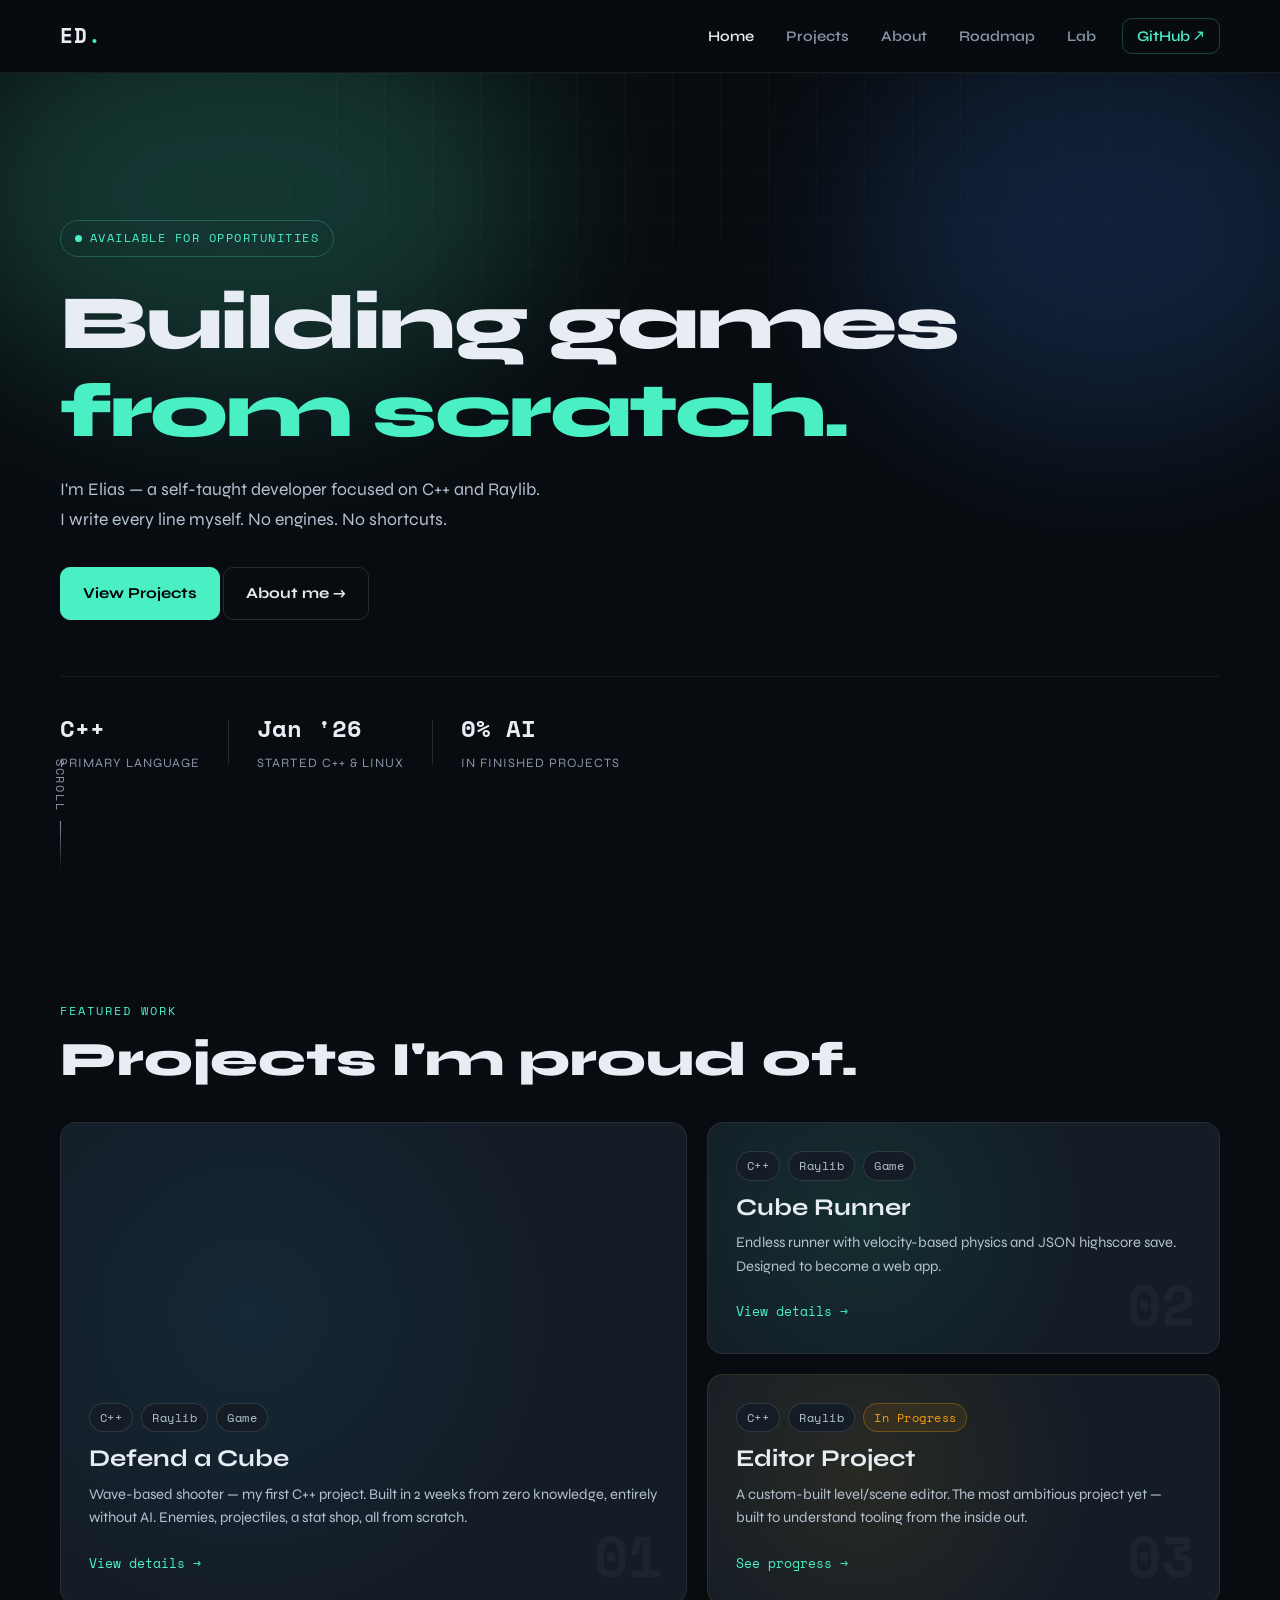
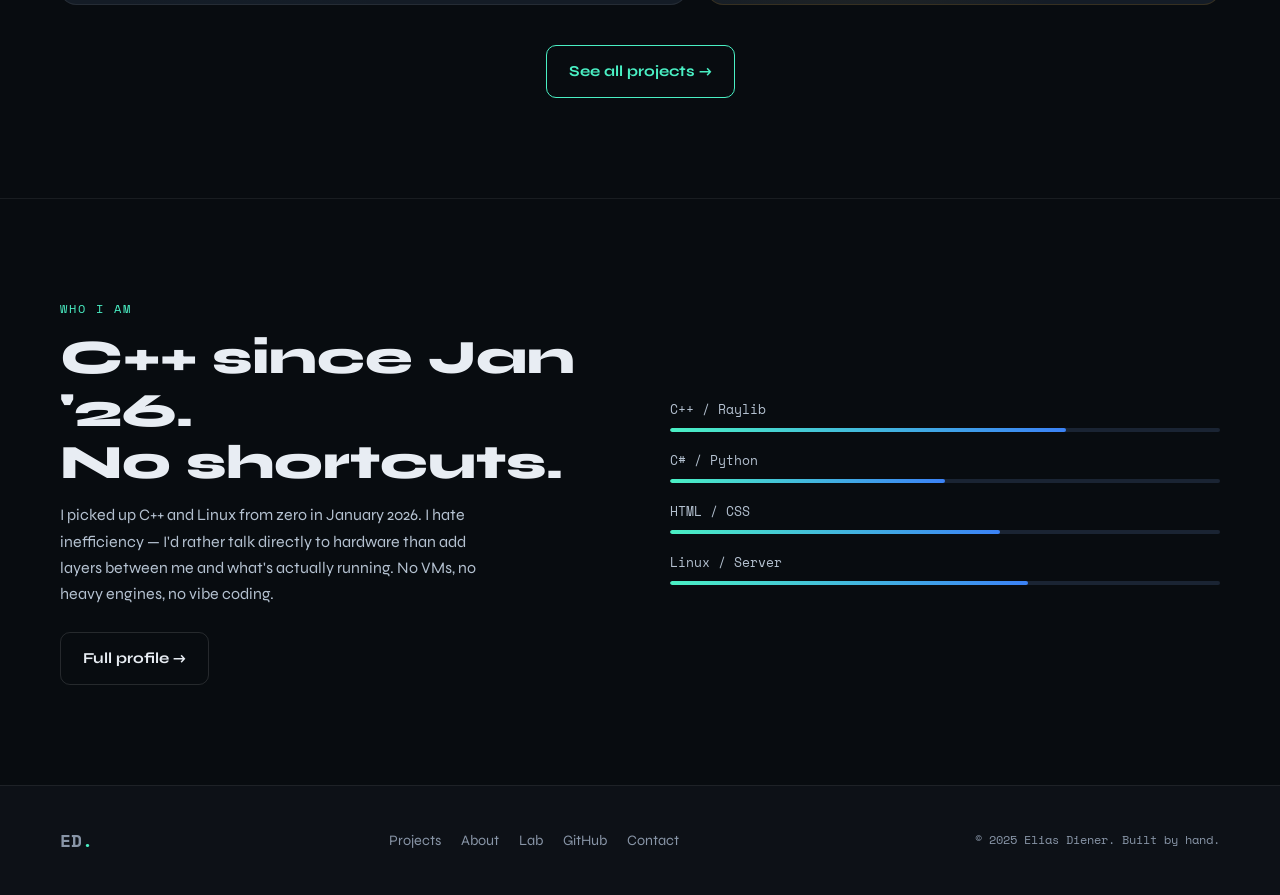
==== commit 754ec4cc: "Update index.html" ====
--- a/index.html
+++ b/index.html
@@ -22,6 +22,7 @@
         <li><a href="index.html" class="nav-link active">Home</a></li>
         <li><a href="projects.html" class="nav-link">Projects</a></li>
         <li><a href="about.html" class="nav-link">About</a></li>
+        <li><a href="roadmap.html" class="nav-link">Roadmap</a></li>
         <li><a href="lab.html" class="nav-link">Lab</a></li>
         <li><a href="https://github.com/EliasDiener" target="_blank" class="nav-link nav-gh">GitHub ↗</a></li>
       </ul>
